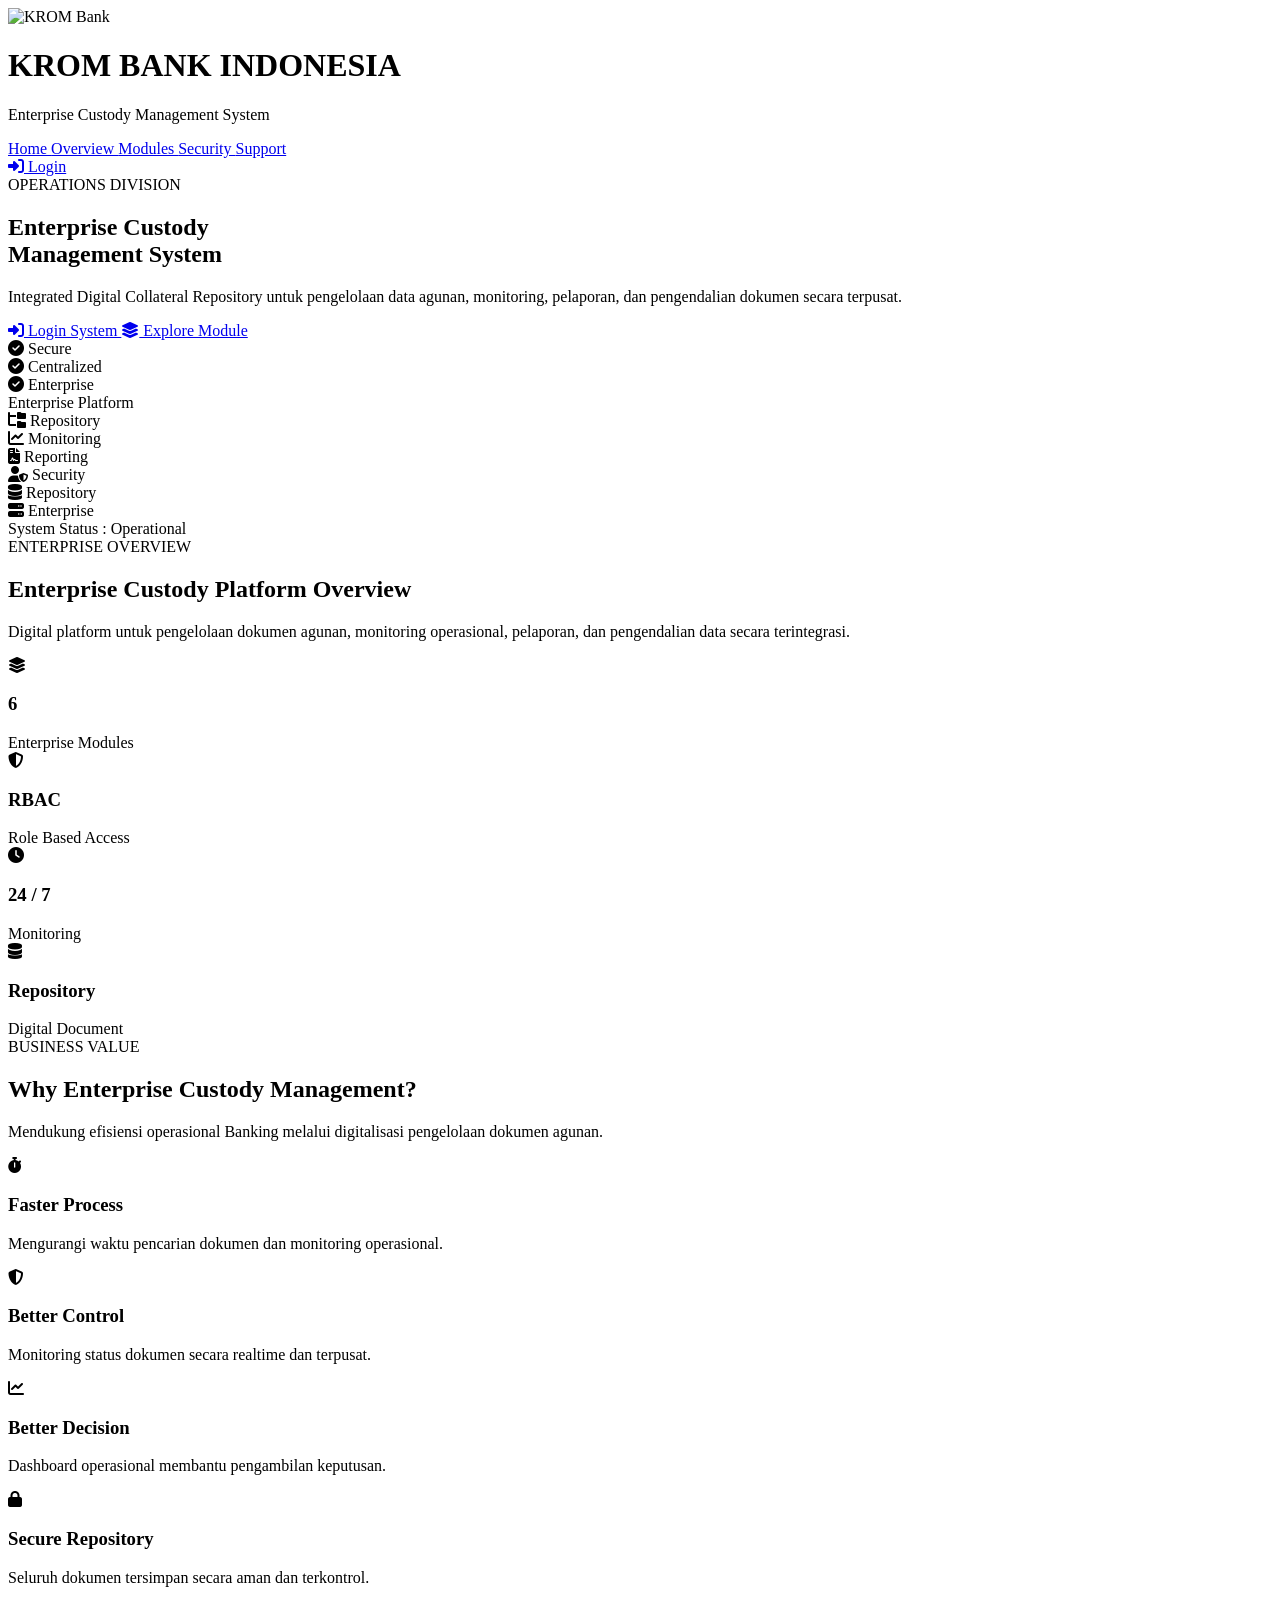
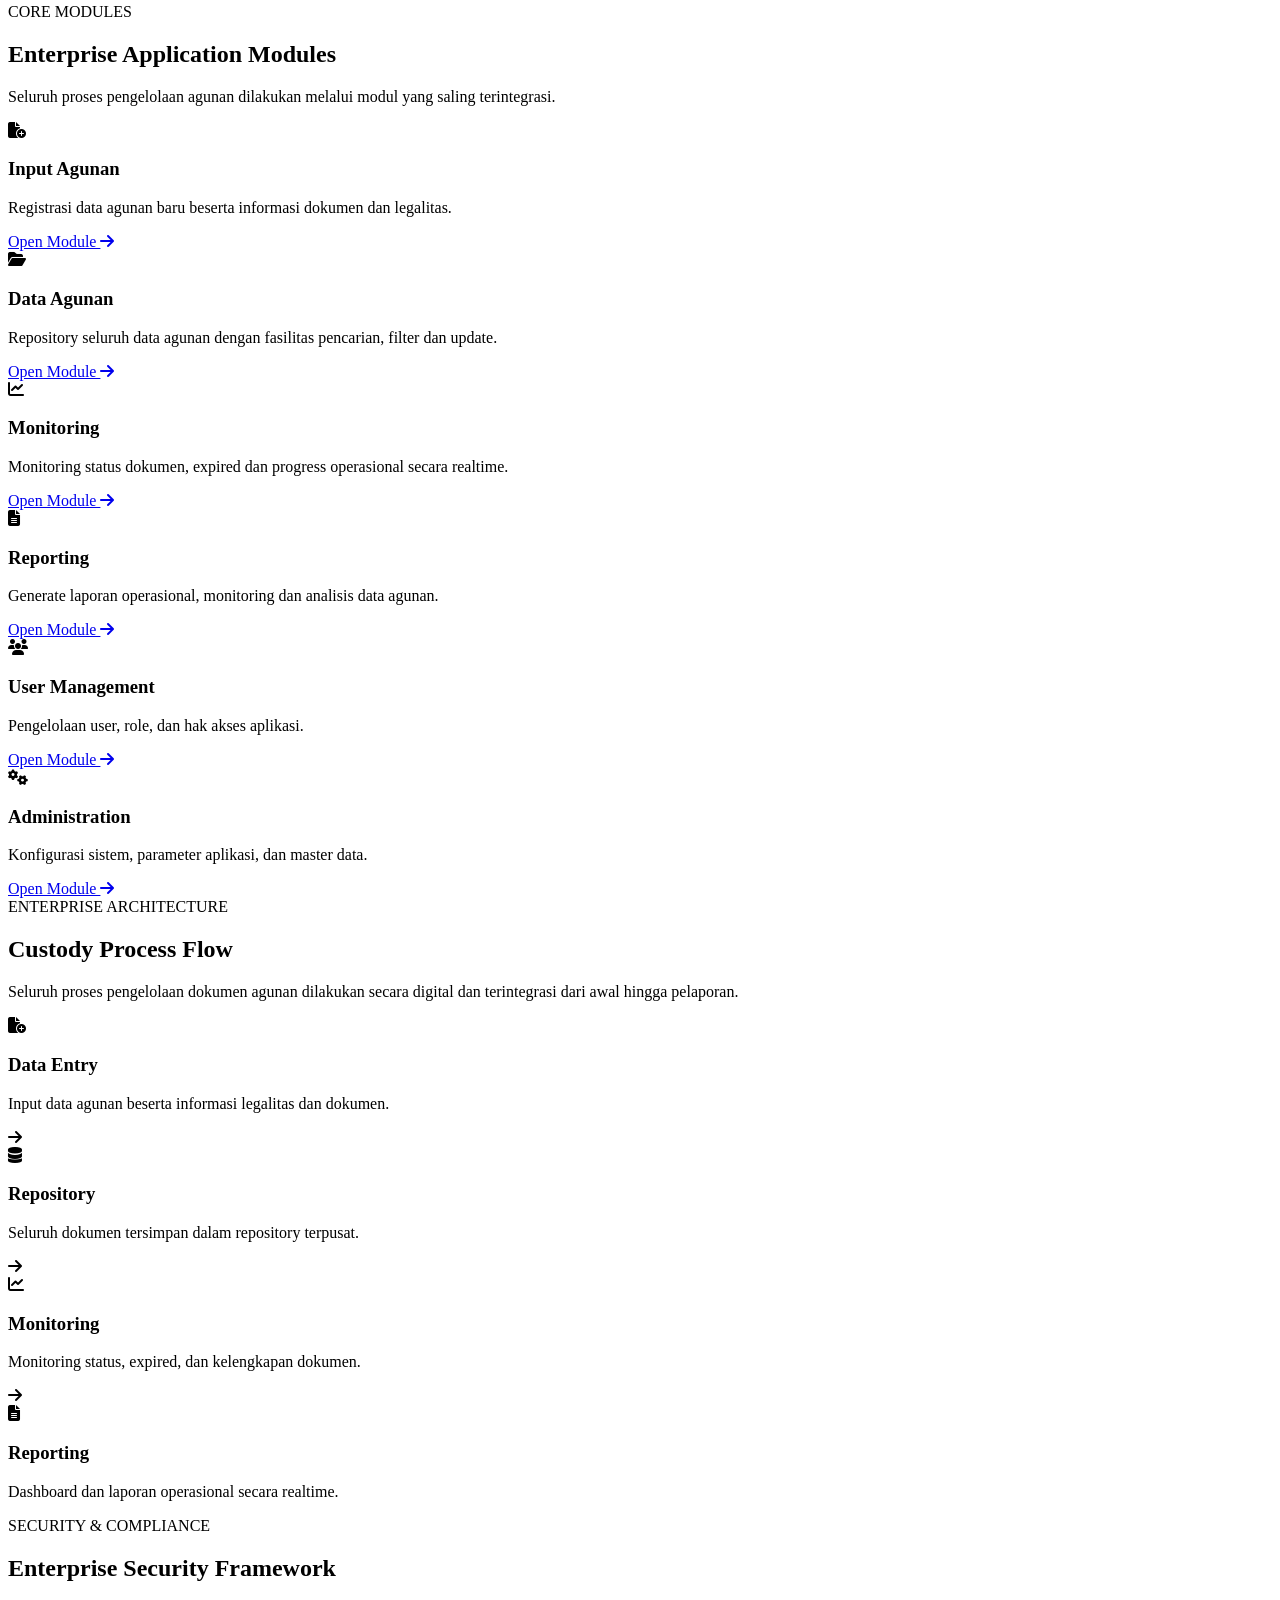
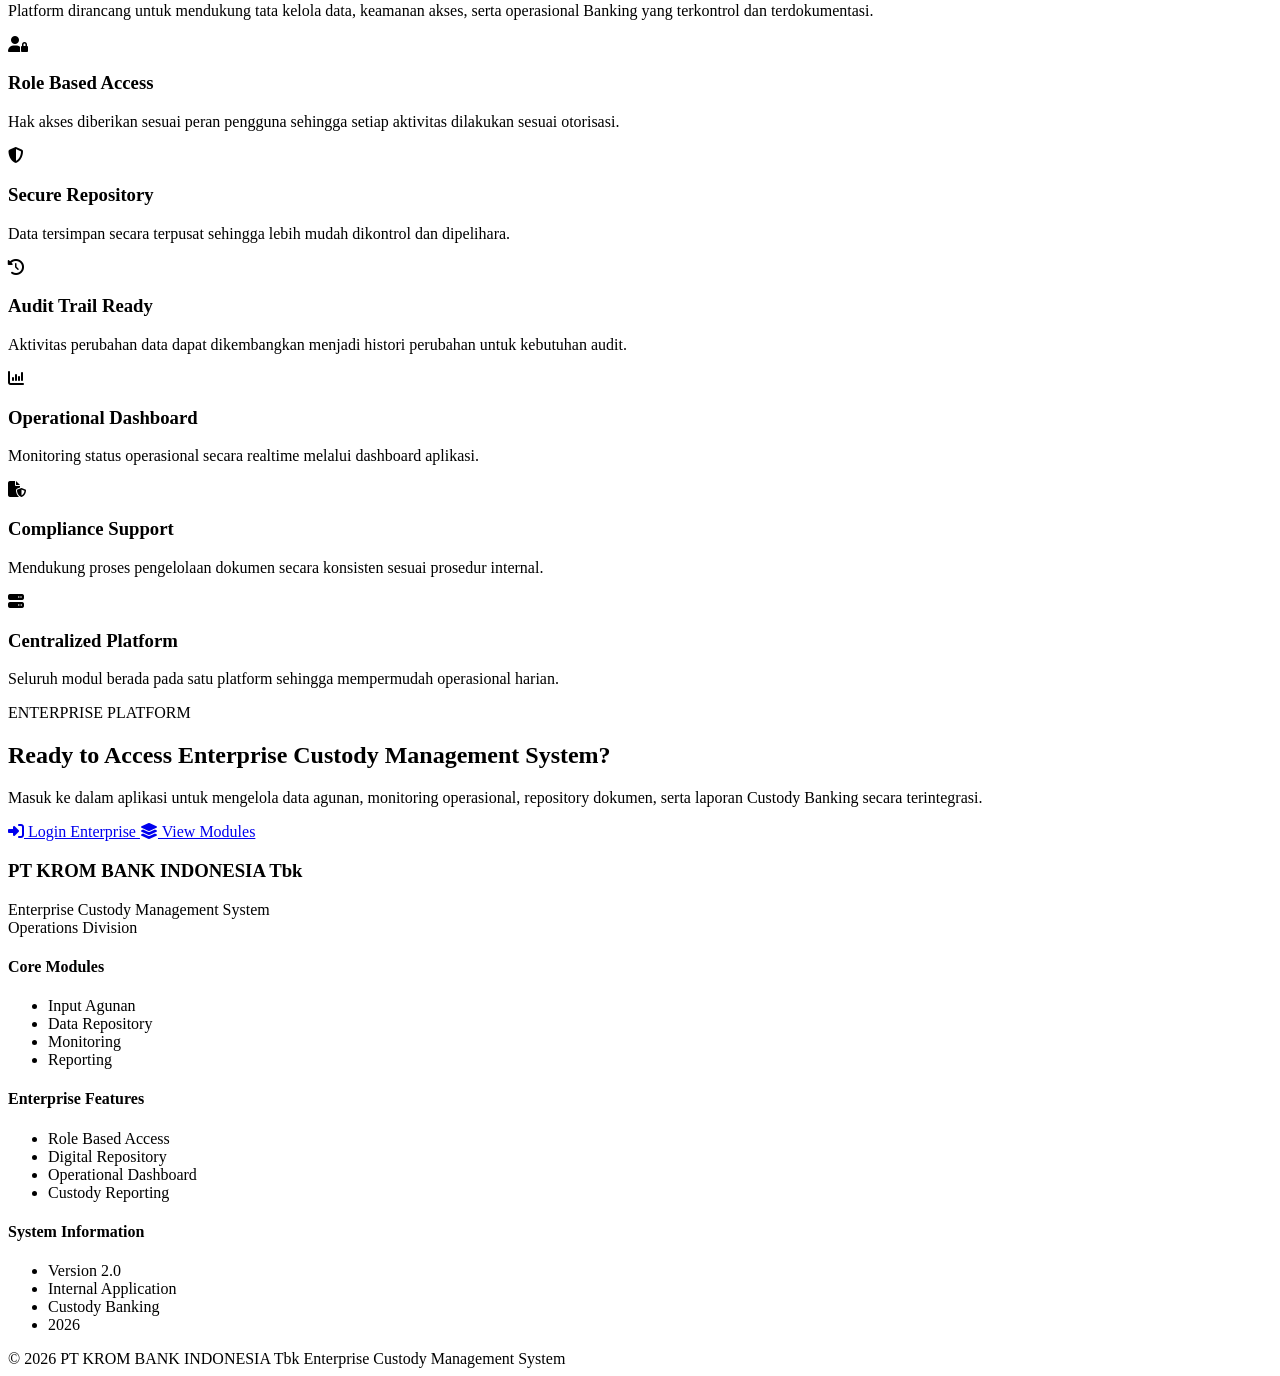
==== index.html @ 6007aa41 "Add files via upload" ====
<!DOCTYPE html>
<html lang="id">

<head>

    <meta charset="UTF-8">

    <meta name="viewport" content="width=device-width, initial-scale=1.0">

    <title>

        Enterprise Custody Management System

    </title>

    <!-- FAVICON -->

    <link rel="icon" type="image/png" href="foto/krom1.png">

    <!-- FONT AWESOME -->

    <link rel="stylesheet" href="https://cdnjs.cloudflare.com/ajax/libs/font-awesome/6.7.2/css/all.min.css">

    <!-- GOOGLE FONT -->

    <link href="https://fonts.googleapis.com/css2?family=Inter:wght@300;400;500;600;700;800&display=swap"
        rel="stylesheet">

    <link rel="stylesheet" href="css/index.css">

</head>

<body>

    <!-- ========================================================= -->
    <!-- HEADER -->
    <!-- ========================================================= -->

    <header>

        <div class="container navbar">

            <div class="brand">

                <div class="brand-logo">

                    <img src="foto/krom1.png" alt="KROM Bank" class="brand-image">

                </div>

                <div class="brand-text">

                    <h1>

                        KROM BANK INDONESIA

                    </h1>

                    <p>

                        Enterprise Custody Management System

                    </p>

                </div>

            </div>

            <nav>

                <a href="#home">

                    Home

                </a>

                <a href="#overview">

                    Overview

                </a>

                <a href="#module">

                    Modules

                </a>

                <a href="#security">

                    Security

                </a>

                <a href="#contact">

                    Support

                </a>

            </nav>

            <a href="login.html" class="btn-login">

                <i class="fa-solid fa-right-to-bracket"></i>

                Login

            </a>

        </div>

    </header>

    <!-- ========================================================= -->
    <!-- HERO -->
    <!-- ========================================================= -->

    <section id="home" class="hero">

        <div class="container hero-grid">

            <!-- LEFT -->

            <div class="hero-left">

                <span class="hero-tag">

                    OPERATIONS DIVISION

                </span>

                <h1>

                    Enterprise Custody

                    <br>

                    Management System

                </h1>

                <p>

                    Integrated Digital Collateral Repository

                    untuk pengelolaan data agunan, monitoring,

                    pelaporan, dan pengendalian dokumen

                    secara terpusat.

                </p>

                <div class="hero-button">

                    <a href="login.html" class="btn-primary">

                        <i class="fa-solid fa-right-to-bracket"></i>

                        Login System

                    </a>

                    <a href="#module" class="btn-secondary">

                        <i class="fa-solid fa-layer-group"></i>

                        Explore Module

                    </a>

                </div>

                <div class="hero-feature">

                    <div>

                        <i class="fa-solid fa-circle-check"></i>

                        Secure

                    </div>

                    <div>

                        <i class="fa-solid fa-circle-check"></i>

                        Centralized

                    </div>

                    <div>

                        <i class="fa-solid fa-circle-check"></i>

                        Enterprise

                    </div>

                </div>

            </div>

            <!-- RIGHT -->

            <div class="hero-right">

                <div class="system-card">

                    <div class="system-title">

                        Enterprise Platform

                    </div>

                    <div class="system-grid">

                        <div class="system-item">

                            <i class="fa-solid fa-folder-tree"></i>

                            <span>

                                Repository

                            </span>

                        </div>

                        <div class="system-item">

                            <i class="fa-solid fa-chart-line"></i>

                            <span>

                                Monitoring

                            </span>

                        </div>

                        <div class="system-item">

                            <i class="fa-solid fa-file-contract"></i>

                            <span>

                                Reporting

                            </span>

                        </div>

                        <div class="system-item">

                            <i class="fa-solid fa-user-shield"></i>

                            <span>

                                Security

                            </span>

                        </div>

                        <div class="system-item">

                            <i class="fa-solid fa-database"></i>

                            <span>

                                Repository

                            </span>

                        </div>

                        <div class="system-item">

                            <i class="fa-solid fa-server"></i>

                            <span>

                                Enterprise

                            </span>

                        </div>

                    </div>

                    <div class="system-status">

                        <div class="status-dot"></div>

                        System Status : Operational

                    </div>

                </div>

            </div>

        </div>

    </section>

    <!-- ========================================================= -->
    <!-- OVERVIEW -->
    <!-- ========================================================= -->

    <section id="overview" class="overview">

        <div class="container">

            <div class="section-header">

                <span>

                    ENTERPRISE OVERVIEW

                </span>

                <h2>

                    Enterprise Custody Platform Overview

                </h2>

                <p>

                    Digital platform untuk pengelolaan dokumen agunan,
                    monitoring operasional, pelaporan, dan pengendalian
                    data secara terintegrasi.

                </p>

            </div>

            <div class="overview-grid">

                <div class="overview-card">

                    <div class="overview-icon blue">

                        <i class="fa-solid fa-layer-group"></i>

                    </div>

                    <div>

                        <h3>

                            6

                        </h3>

                        <span>

                            Enterprise Modules

                        </span>

                    </div>

                </div>

                <div class="overview-card">

                    <div class="overview-icon green">

                        <i class="fa-solid fa-shield-halved"></i>

                    </div>

                    <div>

                        <h3>

                            RBAC

                        </h3>

                        <span>

                            Role Based Access

                        </span>

                    </div>

                </div>

                <div class="overview-card">

                    <div class="overview-icon orange">

                        <i class="fa-solid fa-clock"></i>

                    </div>

                    <div>

                        <h3>

                            24 / 7

                        </h3>

                        <span>

                            Monitoring

                        </span>

                    </div>

                </div>

                <div class="overview-card">

                    <div class="overview-icon purple">

                        <i class="fa-solid fa-database"></i>

                    </div>

                    <div>

                        <h3>

                            Repository

                        </h3>

                        <span>

                            Digital Document

                        </span>

                    </div>

                </div>

            </div>

        </div>

    </section>

    <!-- ========================================================= -->
    <!-- CORE MODULE -->
    <!-- ========================================================= -->

    <!-- ========================================================= -->
    <!-- BUSINESS VALUE -->
    <!-- ========================================================= -->

    <section class="business-value">

        <div class="container">

            <div class="section-header">

                <span>

                    BUSINESS VALUE

                </span>

                <h2>

                    Why Enterprise Custody Management?

                </h2>

                <p>

                    Mendukung efisiensi operasional Banking
                    melalui digitalisasi pengelolaan dokumen agunan.

                </p>

            </div>

            <div class="value-grid">

                <div class="value-card">

                    <i class="fa-solid fa-stopwatch"></i>

                    <h3>

                        Faster Process

                    </h3>

                    <p>

                        Mengurangi waktu pencarian dokumen
                        dan monitoring operasional.

                    </p>

                </div>

                <div class="value-card">

                    <i class="fa-solid fa-shield-halved"></i>

                    <h3>

                        Better Control

                    </h3>

                    <p>

                        Monitoring status dokumen secara realtime
                        dan terpusat.

                    </p>

                </div>

                <div class="value-card">

                    <i class="fa-solid fa-chart-line"></i>

                    <h3>

                        Better Decision

                    </h3>

                    <p>

                        Dashboard operasional membantu
                        pengambilan keputusan.

                    </p>

                </div>

                <div class="value-card">

                    <i class="fa-solid fa-lock"></i>

                    <h3>

                        Secure Repository

                    </h3>

                    <p>

                        Seluruh dokumen tersimpan
                        secara aman dan terkontrol.

                    </p>

                </div>

            </div>

        </div>

    </section>

    <!-- ========================================================= -->
    <!-- CORE MODULES -->
    <!-- ========================================================= -->

    <section id="module" class="module-section">

        <div class="container">

            <div class="section-header">

                <span>

                    CORE MODULES

                </span>

                <h2>

                    Enterprise Application Modules

                </h2>

                <p>

                    Seluruh proses pengelolaan agunan dilakukan
                    melalui modul yang saling terintegrasi.

                </p>

            </div>

            <div class="module-grid">

                <!-- INPUT -->

                <div class="module-card">

                    <div class="module-icon blue">

                        <i class="fa-solid fa-file-circle-plus"></i>

                    </div>

                    <h3>

                        Input Agunan

                    </h3>

                    <p>

                        Registrasi data agunan baru beserta
                        informasi dokumen dan legalitas.

                    </p>

                    <a href="login.html">

                        Open Module

                        <i class="fa-solid fa-arrow-right"></i>

                    </a>

                </div>

                <!-- DATA -->

                <div class="module-card">

                    <div class="module-icon green">

                        <i class="fa-solid fa-folder-open"></i>

                    </div>

                    <h3>

                        Data Agunan

                    </h3>

                    <p>

                        Repository seluruh data agunan
                        dengan fasilitas pencarian,
                        filter dan update.

                    </p>

                    <a href="login.html">

                        Open Module

                        <i class="fa-solid fa-arrow-right"></i>

                    </a>

                </div>

                <!-- MONITORING -->

                <div class="module-card">

                    <div class="module-icon orange">

                        <i class="fa-solid fa-chart-line"></i>

                    </div>

                    <h3>

                        Monitoring

                    </h3>

                    <p>

                        Monitoring status dokumen,
                        expired dan progress
                        operasional secara realtime.

                    </p>

                    <a href="login.html">

                        Open Module

                        <i class="fa-solid fa-arrow-right"></i>

                    </a>

                </div>

                <!-- REPORT -->

                <div class="module-card">

                    <div class="module-icon purple">

                        <i class="fa-solid fa-file-lines"></i>

                    </div>

                    <h3>

                        Reporting

                    </h3>

                    <p>

                        Generate laporan operasional,
                        monitoring dan analisis data
                        agunan.

                    </p>

                    <a href="login.html">

                        Open Module

                        <i class="fa-solid fa-arrow-right"></i>

                    </a>

                </div>

                <!-- USER -->

                <div class="module-card">

                    <div class="module-icon red">

                        <i class="fa-solid fa-users"></i>

                    </div>

                    <h3>

                        User Management

                    </h3>

                    <p>

                        Pengelolaan user,
                        role, dan hak akses
                        aplikasi.

                    </p>

                    <a href="login.html">

                        Open Module

                        <i class="fa-solid fa-arrow-right"></i>

                    </a>

                </div>

                <!-- SETTING -->

                <div class="module-card">

                    <div class="module-icon dark">

                        <i class="fa-solid fa-gears"></i>

                    </div>

                    <h3>

                        Administration

                    </h3>

                    <p>

                        Konfigurasi sistem,
                        parameter aplikasi,
                        dan master data.

                    </p>

                    <a href="login.html">

                        Open Module

                        <i class="fa-solid fa-arrow-right"></i>

                    </a>

                </div>

            </div>

        </div>

    </section>

    <!-- ========================================================= -->
    <!-- ENTERPRISE ARCHITECTURE -->
    <!-- ========================================================= -->

    <section class="architecture-section">

        <div class="container">

            <div class="section-header">

                <span>

                    ENTERPRISE ARCHITECTURE

                </span>

                <h2>

                    Custody Process Flow

                </h2>

                <p>

                    Seluruh proses pengelolaan dokumen agunan dilakukan
                    secara digital dan terintegrasi dari awal hingga pelaporan.

                </p>

            </div>

            <div class="flow-container">

                <!-- STEP 1 -->

                <div class="flow-card">

                    <div class="flow-icon blue">

                        <i class="fa-solid fa-file-circle-plus"></i>

                    </div>

                    <h3>

                        Data Entry

                    </h3>

                    <p>

                        Input data agunan beserta
                        informasi legalitas
                        dan dokumen.

                    </p>

                </div>

                <div class="flow-arrow">

                    <i class="fa-solid fa-arrow-right"></i>

                </div>

                <!-- STEP 2 -->

                <div class="flow-card">

                    <div class="flow-icon green">

                        <i class="fa-solid fa-database"></i>

                    </div>

                    <h3>

                        Repository

                    </h3>

                    <p>

                        Seluruh dokumen tersimpan
                        dalam repository
                        terpusat.

                    </p>

                </div>

                <div class="flow-arrow">

                    <i class="fa-solid fa-arrow-right"></i>

                </div>

                <!-- STEP 3 -->

                <div class="flow-card">

                    <div class="flow-icon orange">

                        <i class="fa-solid fa-chart-line"></i>

                    </div>

                    <h3>

                        Monitoring

                    </h3>

                    <p>

                        Monitoring status,
                        expired,
                        dan kelengkapan
                        dokumen.

                    </p>

                </div>

                <div class="flow-arrow">

                    <i class="fa-solid fa-arrow-right"></i>

                </div>

                <!-- STEP 4 -->

                <div class="flow-card">

                    <div class="flow-icon purple">

                        <i class="fa-solid fa-file-lines"></i>

                    </div>

                    <h3>

                        Reporting

                    </h3>

                    <p>

                        Dashboard dan
                        laporan operasional
                        secara realtime.

                    </p>

                </div>

            </div>

        </div>

    </section>

    <!-- ========================================================= -->
    <!-- SECURITY & COMPLIANCE -->
    <!-- ========================================================= -->

    <section id="security" class="security-section">

        <div class="container">

            <div class="section-header">

                <span>

                    SECURITY & COMPLIANCE

                </span>

                <h2>

                    Enterprise Security Framework

                </h2>

                <p>

                    Platform dirancang untuk mendukung tata kelola data,
                    keamanan akses, serta operasional Banking
                    yang terkontrol dan terdokumentasi.

                </p>

            </div>

            <div class="security-grid">

                <div class="security-card">

                    <div class="security-icon blue">

                        <i class="fa-solid fa-user-lock"></i>

                    </div>

                    <h3>

                        Role Based Access

                    </h3>

                    <p>

                        Hak akses diberikan sesuai
                        peran pengguna sehingga
                        setiap aktivitas dilakukan
                        sesuai otorisasi.

                    </p>

                </div>

                <div class="security-card">

                    <div class="security-icon green">

                        <i class="fa-solid fa-shield-halved"></i>

                    </div>

                    <h3>

                        Secure Repository

                    </h3>

                    <p>

                        Data tersimpan secara
                        terpusat sehingga lebih
                        mudah dikontrol dan
                        dipelihara.

                    </p>

                </div>

                <div class="security-card">

                    <div class="security-icon orange">

                        <i class="fa-solid fa-clock-rotate-left"></i>

                    </div>

                    <h3>

                        Audit Trail Ready

                    </h3>

                    <p>

                        Aktivitas perubahan data
                        dapat dikembangkan menjadi
                        histori perubahan untuk
                        kebutuhan audit.

                    </p>

                </div>

                <div class="security-card">

                    <div class="security-icon purple">

                        <i class="fa-solid fa-chart-column"></i>

                    </div>

                    <h3>

                        Operational Dashboard

                    </h3>

                    <p>

                        Monitoring status
                        operasional secara
                        realtime melalui
                        dashboard aplikasi.

                    </p>

                </div>

                <div class="security-card">

                    <div class="security-icon red">

                        <i class="fa-solid fa-file-shield"></i>

                    </div>

                    <h3>

                        Compliance Support

                    </h3>

                    <p>

                        Mendukung proses
                        pengelolaan dokumen
                        secara konsisten
                        sesuai prosedur internal.

                    </p>

                </div>

                <div class="security-card">

                    <div class="security-icon dark">

                        <i class="fa-solid fa-server"></i>

                    </div>

                    <h3>

                        Centralized Platform

                    </h3>

                    <p>

                        Seluruh modul berada
                        pada satu platform
                        sehingga mempermudah
                        operasional harian.

                    </p>

                </div>

            </div>

        </div>

    </section>

    <!-- ========================================================= -->
    <!-- LOGIN CTA -->
    <!-- ========================================================= -->
    <!-- ========================================================= -->
    <!-- ENTERPRISE CTA -->
    <!-- ========================================================= -->

    <section class="cta-section">

        <div class="container">

            <div class="cta-box">

                <span class="cta-badge">

                    ENTERPRISE PLATFORM

                </span>

                <h2>

                    Ready to Access Enterprise Custody
                    Management System?

                </h2>

                <p>

                    Masuk ke dalam aplikasi untuk mengelola data agunan,
                    monitoring operasional, repository dokumen,
                    serta laporan Custody Banking secara terintegrasi.

                </p>

                <div class="cta-button">

                    <a href="login.html" class="btn-enterprise">

                        <i class="fa-solid fa-right-to-bracket"></i>

                        Login Enterprise

                    </a>

                    <a href="#module" class="btn-outline">

                        <i class="fa-solid fa-layer-group"></i>

                        View Modules

                    </a>

                </div>

            </div>

        </div>

    </section>

    <!-- ========================================================= -->
    <!-- ENTERPRISE FOOTER -->
    <!-- ========================================================= -->

    <footer id="contact" class="footer">

        <div class="container">

            <div class="footer-grid">

                <div>

                    <h3>

                        PT KROM BANK INDONESIA Tbk

                    </h3>

                    <p>

                        Enterprise Custody Management System

                        <br>

                        Operations Division

                    </p>

                </div>

                <div>

                    <h4>

                        Core Modules

                    </h4>

                    <ul>

                        <li>Input Agunan</li>

                        <li>Data Repository</li>

                        <li>Monitoring</li>

                        <li>Reporting</li>

                    </ul>

                </div>

                <div>

                    <h4>

                        Enterprise Features

                    </h4>

                    <ul>

                        <li>Role Based Access</li>

                        <li>Digital Repository</li>

                        <li>Operational Dashboard</li>

                        <li>Custody Reporting</li>

                    </ul>

                </div>

                <div>

                    <h4>

                        System Information

                    </h4>

                    <ul>

                        <li>Version 2.0</li>

                        <li>Internal Application</li>

                        <li>Custody Banking</li>

                        <li>2026</li>

                    </ul>

                </div>

            </div>

            <div class="footer-bottom">

                © 2026 PT KROM BANK INDONESIA Tbk

                <span>

                    Enterprise Custody Management System

                </span>

            </div>

        </div>

    </footer>

</body>

</html>
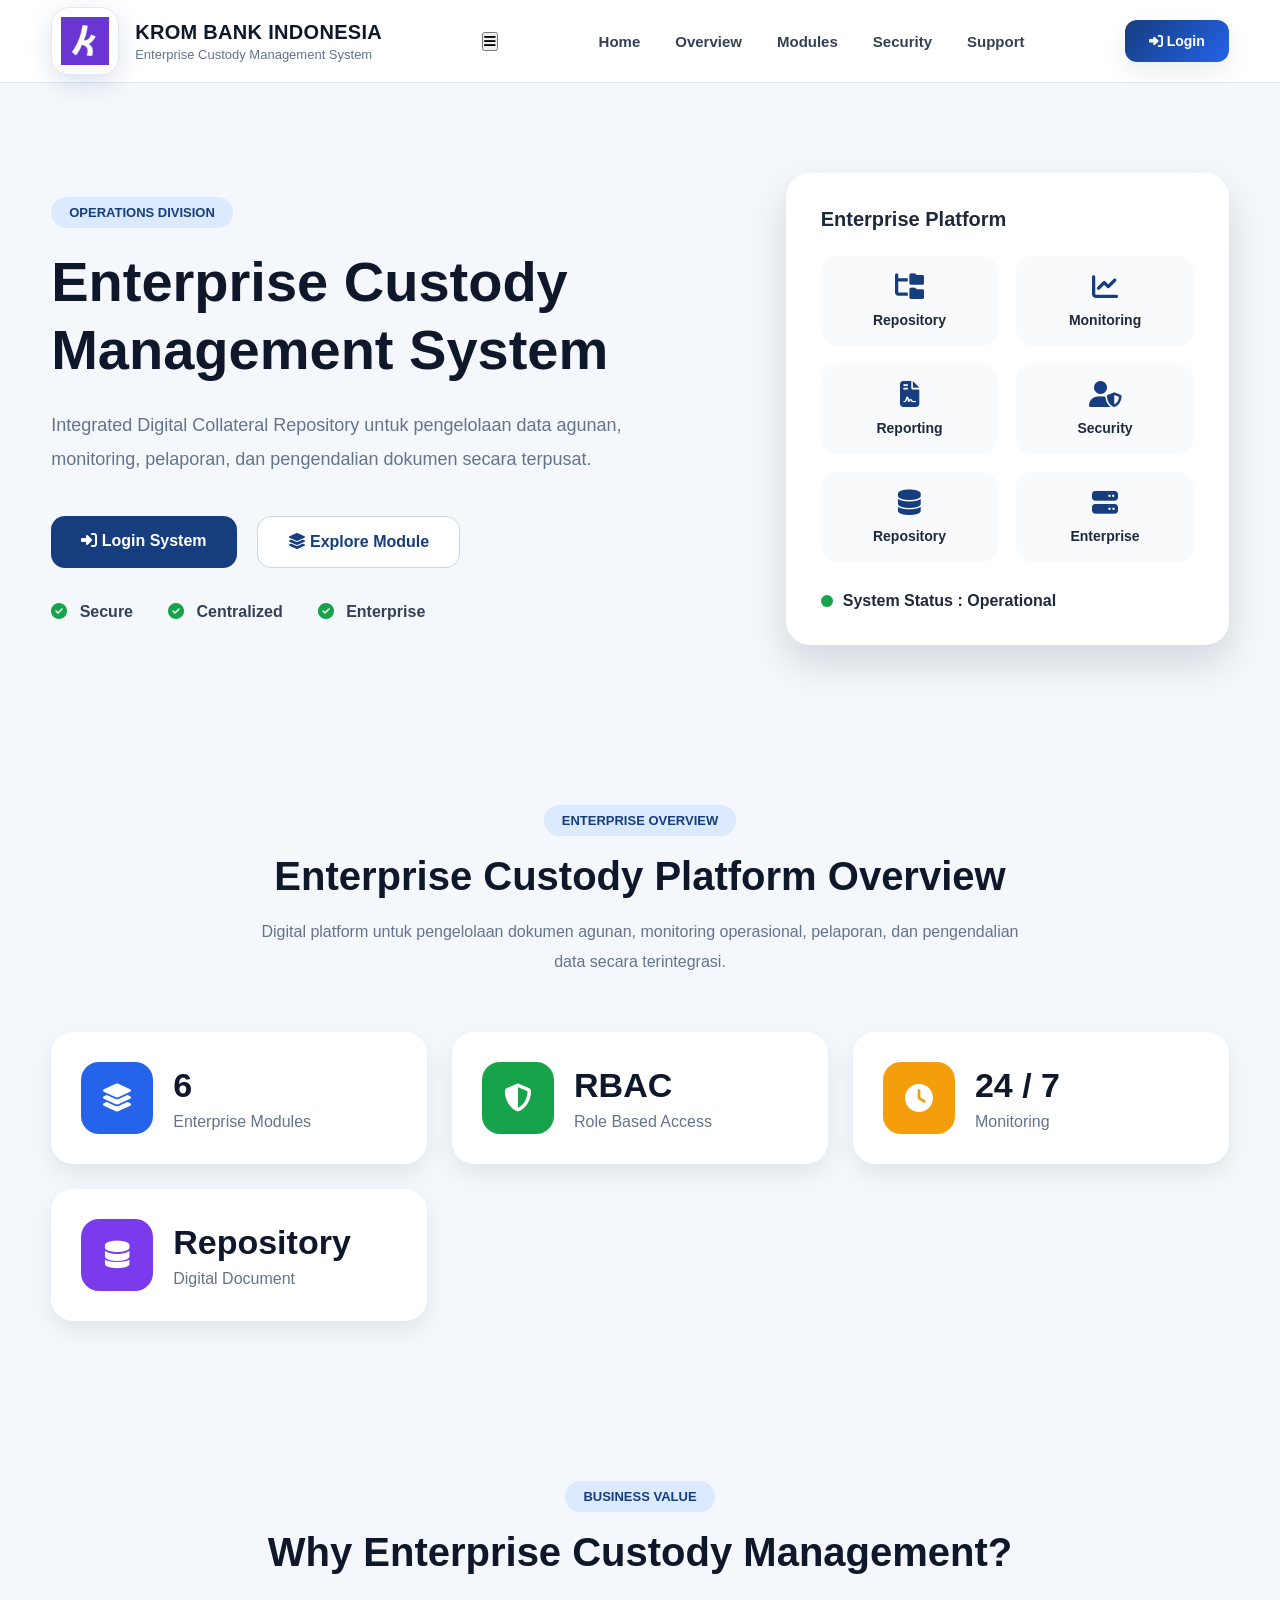
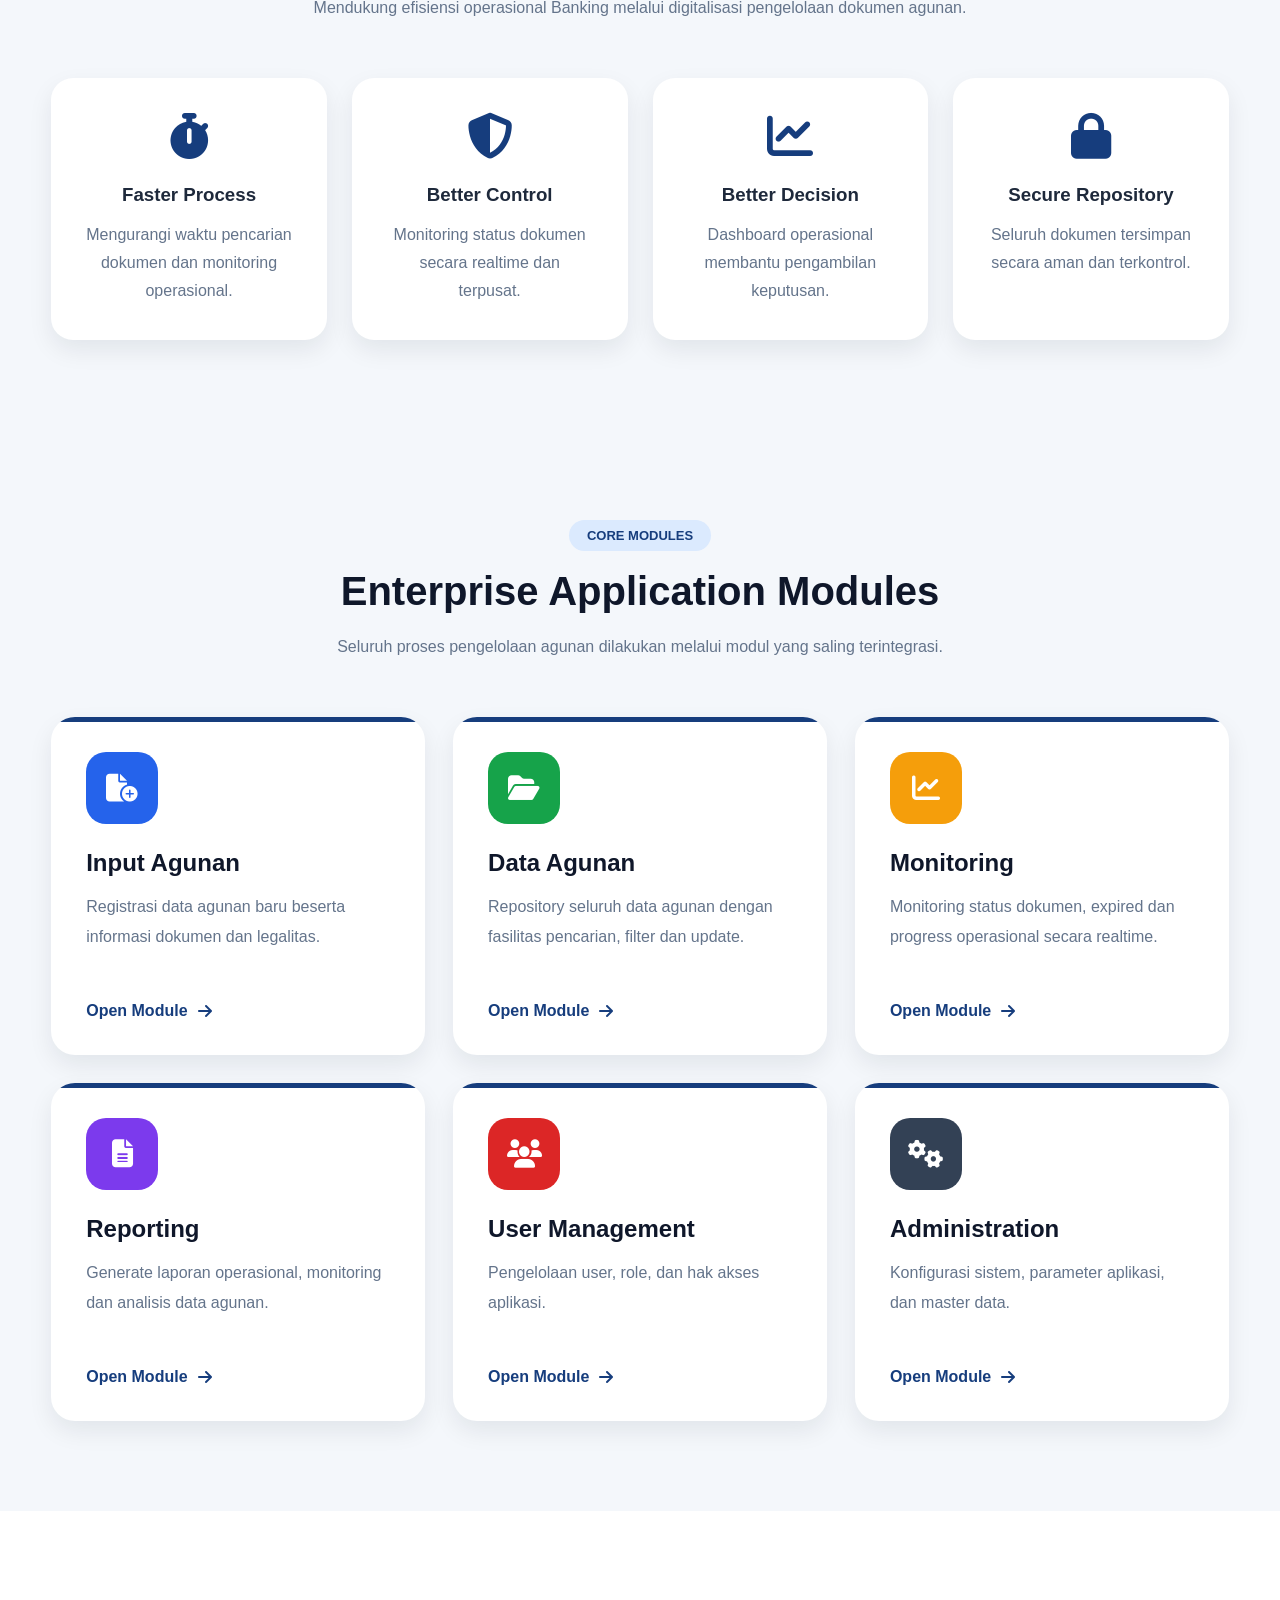
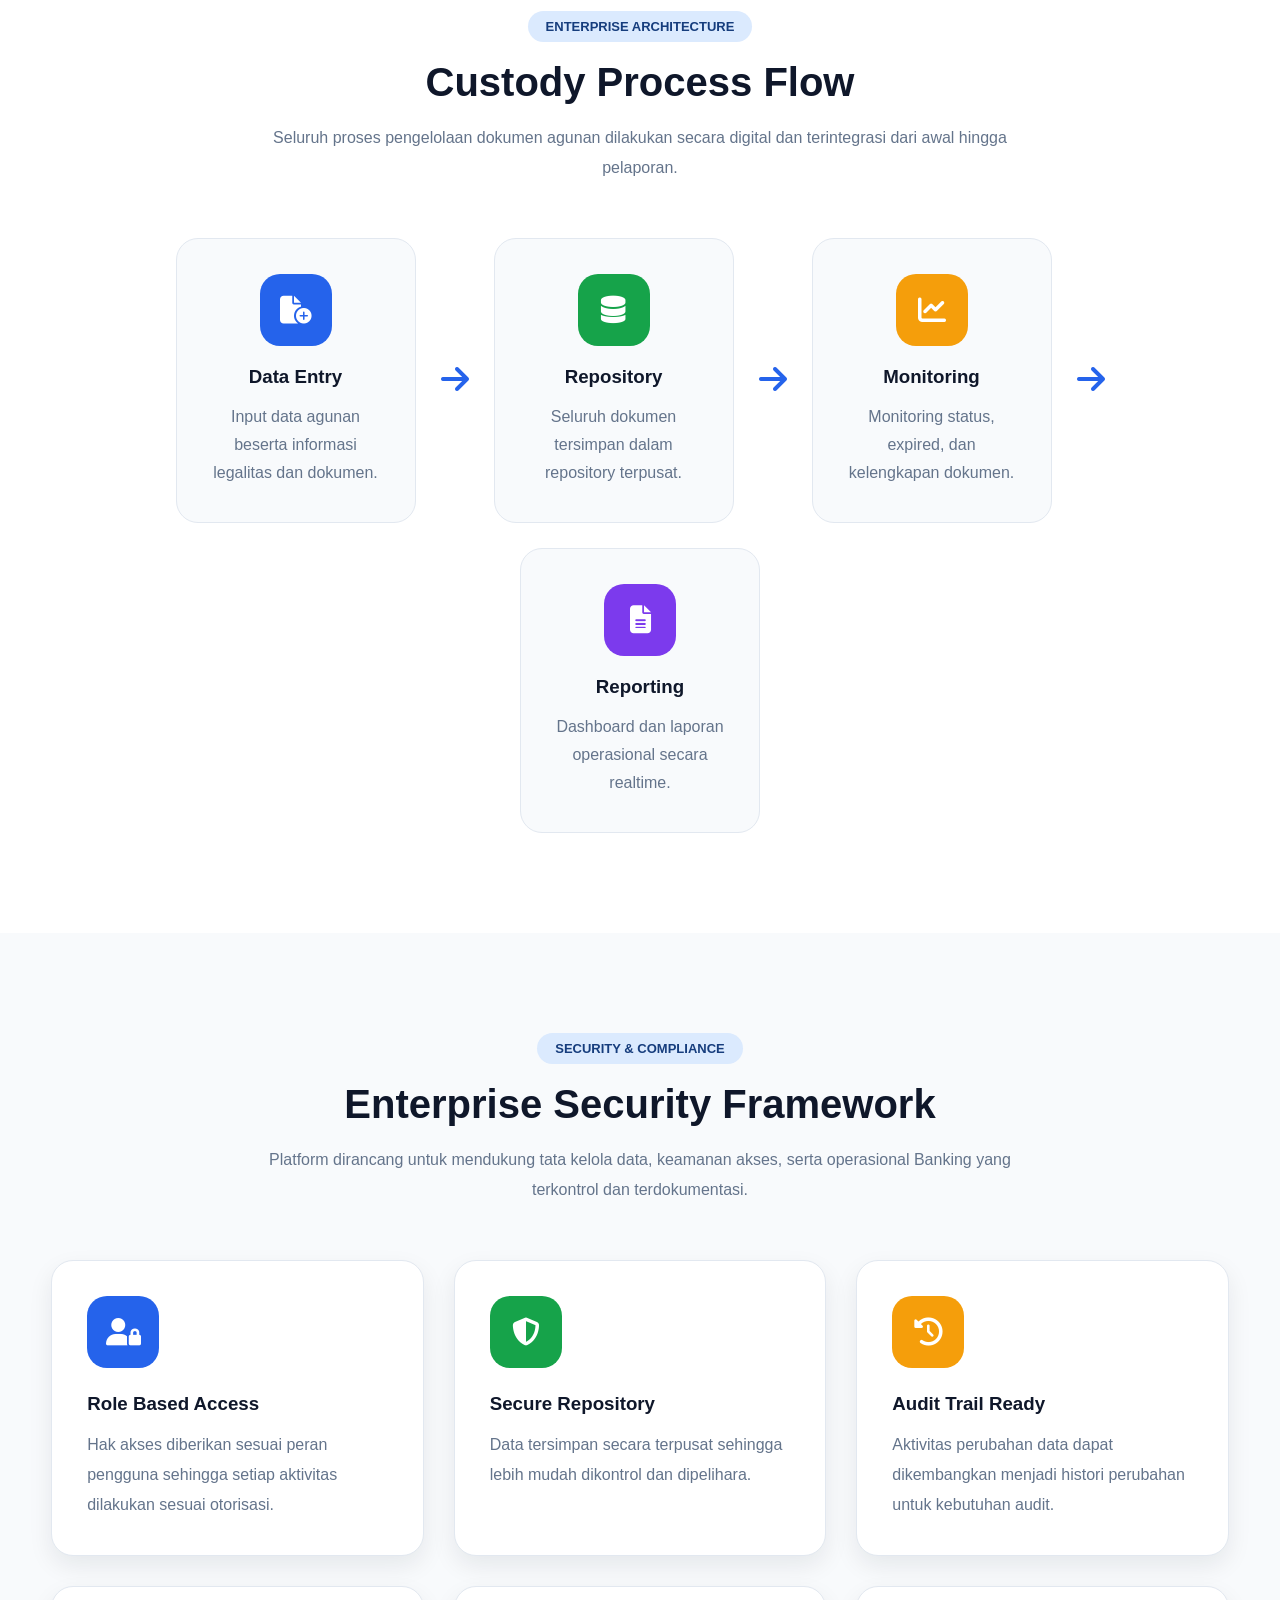
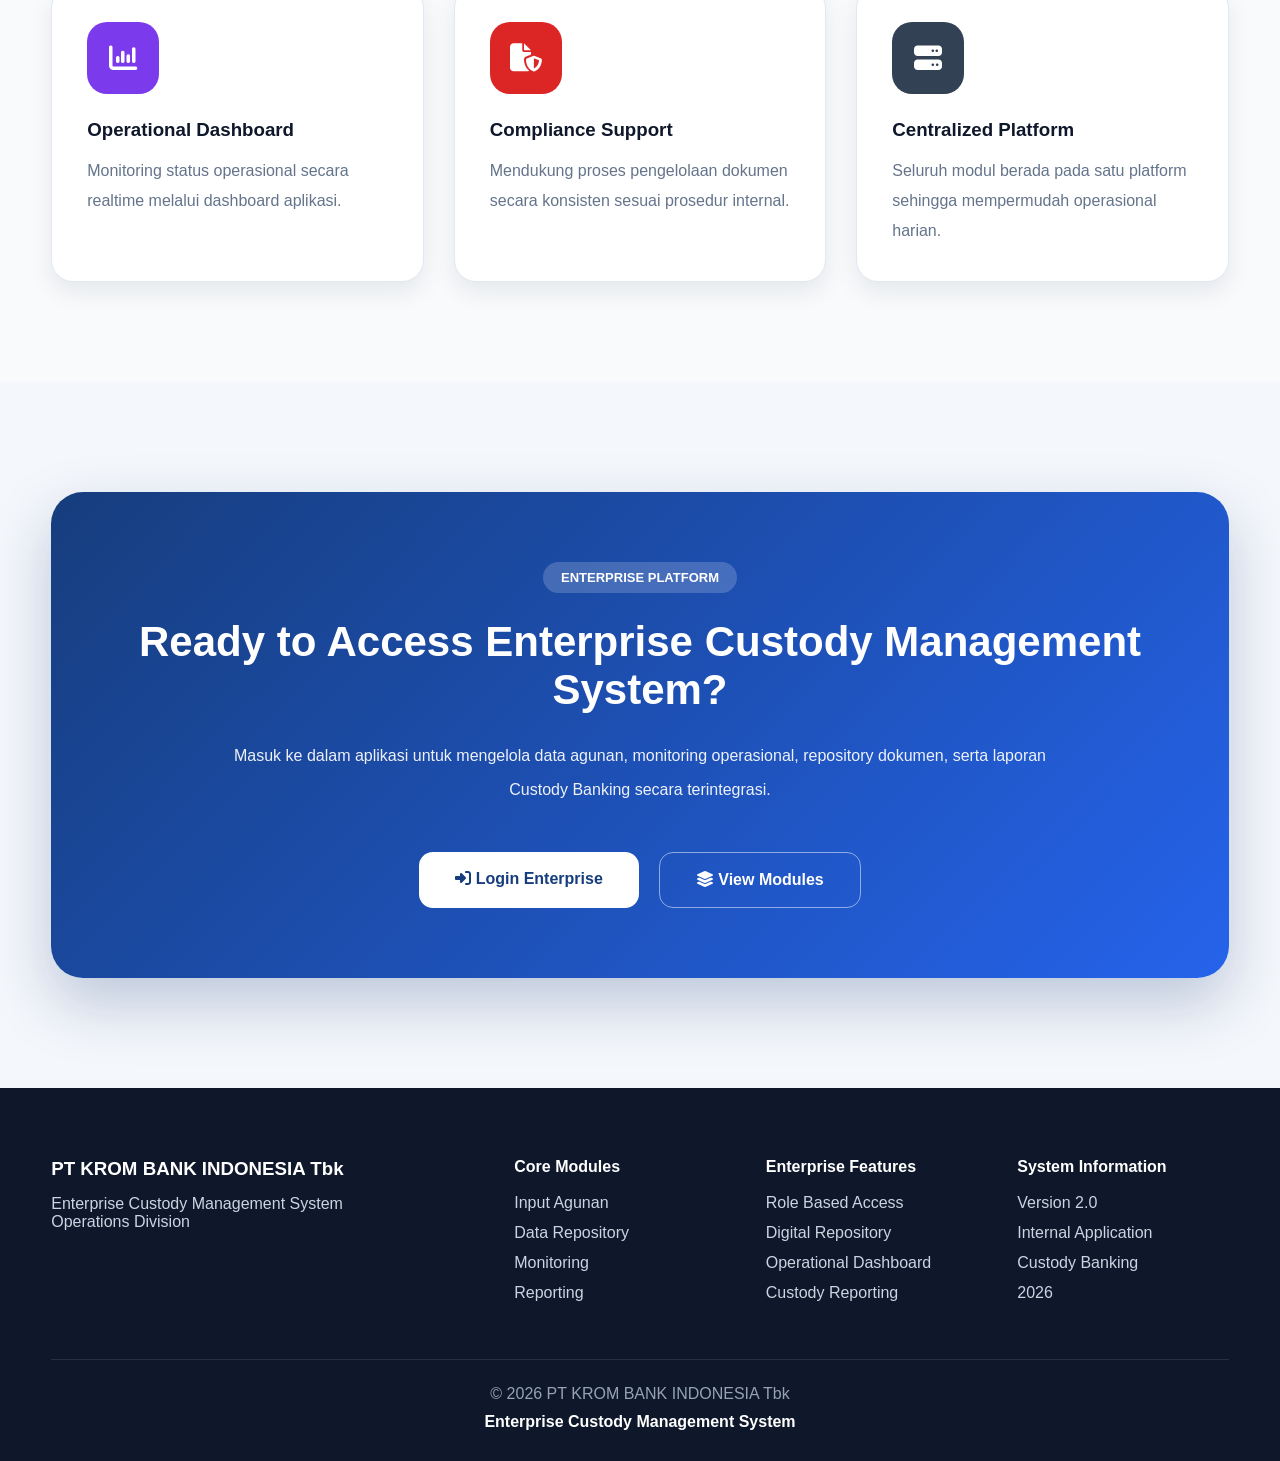
==== commit 4b186ee0: "index.html" ====
--- a/index.html
+++ b/index.html
@@ -4,13 +4,10 @@
 <head>
 
     <meta charset="UTF-8">
-
     <meta name="viewport" content="width=device-width, initial-scale=1.0">
 
     <title>
-
         Enterprise Custody Management System
-
     </title>
 
     <!-- FAVICON -->
@@ -65,6 +62,11 @@
                 </div>
 
             </div>
+
+            <!-- HAMBURGER HP -->
+            <button type="button" id="mobileNavBtn" class="mobile-nav-btn" aria-label="Buka menu" aria-expanded="false">
+                <i class="fa-solid fa-bars"></i>
+            </button>
 
             <nav>
 
@@ -1337,6 +1339,113 @@
 
     </footer>
 
+    <!-- BUAT DI HAPE HAMBURGER -->
+    <script>
+        document.addEventListener(
+            "DOMContentLoaded",
+            function () {
+
+                const btn =
+                    document.getElementById(
+                        "mobileNavBtn"
+                    );
+
+                const nav =
+                    document.getElementById(
+                        "mainNav"
+                    );
+
+
+                if (!btn || !nav) {
+                    return;
+                }
+
+
+                function closeMenu() {
+
+                    nav.classList.remove(
+                        "show"
+                    );
+
+                    btn.setAttribute(
+                        "aria-expanded",
+                        "false"
+                    );
+
+                    btn.innerHTML =
+                        '<i class="fa-solid fa-bars"></i>';
+
+                }
+
+
+                btn.addEventListener(
+                    "click",
+                    function () {
+
+                        const open =
+                            nav.classList.contains(
+                                "show"
+                            );
+
+
+                        if (open) {
+
+                            closeMenu();
+
+                        }
+                        else {
+
+                            nav.classList.add(
+                                "show"
+                            );
+
+                            btn.setAttribute(
+                                "aria-expanded",
+                                "true"
+                            );
+
+                            btn.innerHTML =
+                                '<i class="fa-solid fa-xmark"></i>';
+
+                        }
+
+                    }
+                );
+
+
+                nav
+                    .querySelectorAll("a")
+                    .forEach(
+                        link => {
+
+                            link.addEventListener(
+                                "click",
+                                closeMenu
+                            );
+
+                        }
+                    );
+
+
+                window.addEventListener(
+                    "resize",
+                    function () {
+
+                        if (
+                            window.innerWidth > 992
+                        ) {
+
+                            closeMenu();
+
+                        }
+
+                    }
+                );
+
+            }
+        );
+    </script>
+
 </body>
 
-</html>+</html>
--- a/css/index.css
+++ b/css/index.css
@@ -0,0 +1,1403 @@
+        /**************************************************************
+        RESET
+        ***************************************************************/
+
+        * {
+
+            margin: 0;
+
+            padding: 0;
+
+            box-sizing: border-box;
+
+        }
+
+        html {
+
+            scroll-behavior: smooth;
+
+        }
+
+        body {
+
+            font-family: 'Inter', sans-serif;
+
+            background: #F4F7FB;
+
+            color: #1E293B;
+
+            overflow-x: hidden;
+
+        }
+
+        a {
+
+            text-decoration: none;
+
+        }
+
+        button {
+
+            font-family: inherit;
+
+        }
+
+        /**************************************************************
+        COLOR
+        ***************************************************************/
+
+        :root {
+
+            --primary: #163D7D;
+
+            --primary-light: #2563EB;
+
+            --success: #16A34A;
+
+            --warning: #F59E0B;
+
+            --danger: #DC2626;
+
+            --gray50: #F8FAFC;
+
+            --gray100: #F1F5F9;
+
+            --gray200: #E2E8F0;
+
+            --gray300: #CBD5E1;
+
+            --gray500: #64748B;
+
+            --gray700: #334155;
+
+            --gray900: #0F172A;
+
+            --card: #FFFFFF;
+
+            --shadow:
+
+                0 10px 25px rgba(15, 23, 42, .08);
+
+            --shadow-lg:
+
+                0 18px 40px rgba(15, 23, 42, .14);
+
+        }
+
+        /**************************************************************
+        CONTAINER
+        ***************************************************************/
+
+        .container {
+
+            width: min(1400px, 92%);
+
+            margin: auto;
+
+        }
+
+        /**************************************************************
+        HEADER
+        ***************************************************************/
+
+        header {
+
+            position: sticky;
+
+            top: 0;
+
+            z-index: 999;
+
+            background: #FFFFFFEE;
+
+            backdrop-filter: blur(12px);
+
+            border-bottom: 1px solid #E2E8F0;
+
+        }
+
+        .navbar {
+
+            height: 82px;
+
+            display: flex;
+
+            justify-content: space-between;
+
+            align-items: center;
+
+        }
+
+        /**************************************************************
+        LOGO
+        ***************************************************************/
+
+        .brand {
+
+            display: flex;
+
+            align-items: center;
+
+            gap: 16px;
+
+        }
+
+        .brand-logo {
+
+            width: 68px;
+
+            height: 68px;
+
+            background: #FFFFFF;
+
+            border-radius: 18px;
+
+            display: flex;
+
+            align-items: center;
+
+            justify-content: center;
+
+            box-shadow: 0 8px 24px rgba(22, 61, 125, .15);
+
+            border: 1px solid #E2E8F0;
+
+        }
+
+        .brand-image {
+
+            width: 48px;
+
+            height: 48px;
+
+            object-fit: contain;
+
+        }
+
+        .brand-text h1 {
+
+            font-size: 20px;
+
+            font-weight: 800;
+
+            color: var(--gray900);
+
+            letter-spacing: .3px;
+
+        }
+
+        .brand-text p {
+
+            margin-top: 3px;
+
+            font-size: 13px;
+
+            color: var(--gray500);
+
+        }
+
+        /**************************************************************
+        MENU
+        ***************************************************************/
+
+        nav {
+
+            display: flex;
+
+            align-items: center;
+
+            gap: 35px;
+
+        }
+
+        nav a {
+
+            color: var(--gray700);
+
+            font-size: 15px;
+
+            font-weight: 600;
+
+            transition: .25s;
+
+            position: relative;
+
+        }
+
+        nav a:hover {
+
+            color: var(--primary);
+
+        }
+
+        nav a::after {
+
+            content: "";
+
+            position: absolute;
+
+            left: 0;
+
+            bottom: -8px;
+
+            width: 0;
+
+            height: 3px;
+
+            border-radius: 10px;
+
+            background: var(--primary);
+
+            transition: .25s;
+
+        }
+
+        nav a:hover::after {
+
+            width: 100%;
+
+        }
+
+        /**************************************************************
+        LOGIN BUTTON
+        ***************************************************************/
+
+        .btn-login {
+
+            background:
+
+                linear-gradient(135deg,
+
+                    var(--primary),
+
+                    var(--primary-light));
+
+            color: #FFF;
+
+            padding: 13px 24px;
+
+            border-radius: 12px;
+
+            font-size: 14px;
+
+            font-weight: 700;
+
+            transition: .30s;
+
+            box-shadow: var(--shadow);
+
+        }
+
+        .btn-login:hover {
+
+            transform: translateY(-3px);
+
+            box-shadow: var(--shadow-lg);
+
+        }
+
+        /**************************************************************
+        RESPONSIVE
+        ***************************************************************/
+
+        @media(max-width:992px) {
+
+            nav {
+
+                display: none;
+
+            }
+
+        }
+
+        /******************************************************************************
+        HERO
+        ******************************************************************************/
+
+        .hero {
+
+            padding: 90px 0;
+
+        }
+
+        .hero-grid {
+
+            display: grid;
+
+            grid-template-columns: 1.2fr .8fr;
+
+            gap: 70px;
+
+            align-items: center;
+
+        }
+
+        .hero-tag {
+
+            display: inline-block;
+
+            padding: 8px 18px;
+
+            border-radius: 30px;
+
+            background: #DBEAFE;
+
+            color: #163D7D;
+
+            font-size: 13px;
+
+            font-weight: 700;
+
+            margin-bottom: 20px;
+
+        }
+
+        .hero-left h1 {
+
+            font-size: 56px;
+
+            line-height: 1.2;
+
+            color: #0F172A;
+
+            margin-bottom: 25px;
+
+        }
+
+        .hero-left p {
+
+            color: #64748B;
+
+            font-size: 18px;
+
+            line-height: 34px;
+
+            max-width: 650px;
+
+        }
+
+        .hero-button {
+
+            display: flex;
+
+            gap: 20px;
+
+            margin-top: 40px;
+
+        }
+
+        .btn-primary {
+
+            background: #163D7D;
+
+            color: #FFF;
+
+            padding: 16px 30px;
+
+            border-radius: 14px;
+
+            font-weight: 700;
+
+        }
+
+        .btn-secondary {
+
+            background: #FFF;
+
+            color: #163D7D;
+
+            padding: 16px 30px;
+
+            border-radius: 14px;
+
+            border: 1px solid #CBD5E1;
+
+            font-weight: 700;
+
+        }
+
+        .hero-feature {
+
+            display: flex;
+
+            gap: 35px;
+
+            margin-top: 35px;
+
+            color: #334155;
+
+            font-weight: 600;
+
+        }
+
+        .hero-feature i {
+
+            color: #16A34A;
+
+            margin-right: 8px;
+
+        }
+
+        .system-card {
+
+            background: #FFF;
+
+            border-radius: 24px;
+
+            padding: 35px;
+
+            box-shadow: var(--shadow-lg);
+
+        }
+
+        .system-title {
+
+            font-size: 20px;
+
+            font-weight: 700;
+
+            margin-bottom: 25px;
+
+        }
+
+        .system-grid {
+
+            display: grid;
+
+            grid-template-columns: repeat(2, 1fr);
+
+            gap: 18px;
+
+        }
+
+        .system-item {
+
+            background: #F8FAFC;
+
+            border-radius: 16px;
+
+            padding: 18px;
+
+            text-align: center;
+
+        }
+
+        .system-item i {
+
+            font-size: 26px;
+
+            color: #163D7D;
+
+            margin-bottom: 12px;
+
+        }
+
+        .system-item span {
+
+            display: block;
+
+            font-size: 14px;
+
+            font-weight: 600;
+
+        }
+
+        .system-status {
+
+            margin-top: 30px;
+
+            display: flex;
+
+            align-items: center;
+
+            gap: 10px;
+
+            font-weight: 600;
+
+        }
+
+        .status-dot {
+
+            width: 12px;
+
+            height: 12px;
+
+            background: #16A34A;
+
+            border-radius: 50%;
+
+            animation: pulse 2s infinite;
+
+        }
+
+        @keyframes pulse {
+
+            0% {
+
+                box-shadow: 0 0 0 0 rgba(22, 163, 74, .5);
+
+            }
+
+            100% {
+
+                box-shadow: 0 0 0 12px rgba(22, 163, 74, 0);
+
+            }
+
+        }
+
+        /******************************************************************************
+OVERVIEW
+******************************************************************************/
+
+        .overview {
+
+            padding: 70px 0;
+
+        }
+
+        .section-header {
+
+            text-align: center;
+
+            margin-bottom: 55px;
+
+        }
+
+        .section-header span {
+
+            display: inline-block;
+
+            padding: 8px 18px;
+
+            background: #DBEAFE;
+
+            color: #163D7D;
+
+            border-radius: 30px;
+
+            font-size: 13px;
+
+            font-weight: 700;
+
+            margin-bottom: 18px;
+
+        }
+
+        .section-header h2 {
+
+            font-size: 40px;
+
+            color: #0F172A;
+
+            margin-bottom: 18px;
+
+        }
+
+        .section-header p {
+
+            max-width: 760px;
+
+            margin: auto;
+
+            color: #64748B;
+
+            line-height: 30px;
+
+        }
+
+        .overview-grid {
+
+            display: grid;
+
+            grid-template-columns: repeat(auto-fit, minmax(280px, 1fr));
+
+            gap: 25px;
+
+        }
+
+        .overview-card {
+
+            background: #FFF;
+
+            border-radius: 22px;
+
+            padding: 30px;
+
+            display: flex;
+
+            align-items: center;
+
+            gap: 20px;
+
+            box-shadow: var(--shadow);
+
+            transition: .3s;
+
+        }
+
+        .overview-card:hover {
+
+            transform: translateY(-8px);
+
+            box-shadow: var(--shadow-lg);
+
+        }
+
+        .overview-icon {
+
+            width: 72px;
+
+            height: 72px;
+
+            border-radius: 18px;
+
+            display: flex;
+
+            align-items: center;
+
+            justify-content: center;
+
+            color: #FFF;
+
+            font-size: 28px;
+
+        }
+
+        .overview-icon.blue {
+
+            background: #2563EB;
+
+        }
+
+        .overview-icon.green {
+
+            background: #16A34A;
+
+        }
+
+        .overview-icon.orange {
+
+            background: #F59E0B;
+
+        }
+
+        .overview-icon.purple {
+
+            background: #7C3AED;
+
+        }
+
+        .overview-card h3 {
+
+            font-size: 34px;
+
+            color: #0F172A;
+
+            margin-bottom: 8px;
+
+        }
+
+        .overview-card span {
+
+            color: #64748B;
+
+        }
+
+        /******************************************************************************
+BUSINESS VALUE
+******************************************************************************/
+
+        .business-value {
+
+            padding: 90px 0;
+
+        }
+
+        .value-grid {
+
+            display: grid;
+
+            grid-template-columns: repeat(auto-fit, minmax(260px, 1fr));
+
+            gap: 25px;
+
+        }
+
+        .value-card {
+
+            background: #FFF;
+
+            border-radius: 22px;
+
+            padding: 35px;
+
+            text-align: center;
+
+            transition: .35s;
+
+            box-shadow: var(--shadow);
+
+        }
+
+        .value-card:hover {
+
+            transform: translateY(-8px);
+
+            box-shadow: var(--shadow-lg);
+
+        }
+
+        .value-card i {
+
+            font-size: 46px;
+
+            color: #163D7D;
+
+            margin-bottom: 25px;
+
+        }
+
+        .value-card h3 {
+
+            margin-bottom: 15px;
+
+        }
+
+        .value-card p {
+
+            color: #64748B;
+
+            line-height: 28px;
+
+        }
+
+        /******************************************************************************
+CORE MODULE
+******************************************************************************/
+
+        .module-section {
+
+            padding: 90px 0;
+
+        }
+
+        .module-grid {
+
+            display: grid;
+
+            grid-template-columns: repeat(auto-fit, minmax(320px, 1fr));
+
+            gap: 28px;
+
+        }
+
+        .module-card {
+
+            background: #FFF;
+
+            border-radius: 24px;
+
+            padding: 35px;
+
+            box-shadow: var(--shadow);
+
+            transition: .35s;
+
+            position: relative;
+
+            overflow: hidden;
+
+        }
+
+        .module-card::before {
+
+            content: "";
+
+            position: absolute;
+
+            left: 0;
+
+            top: 0;
+
+            width: 100%;
+
+            height: 5px;
+
+            background: #163D7D;
+
+        }
+
+        .module-card:hover {
+
+            transform: translateY(-10px);
+
+            box-shadow: var(--shadow-lg);
+
+        }
+
+        .module-icon {
+
+            width: 72px;
+
+            height: 72px;
+
+            border-radius: 20px;
+
+            display: flex;
+
+            align-items: center;
+
+            justify-content: center;
+
+            color: #FFF;
+
+            font-size: 28px;
+
+            margin-bottom: 25px;
+
+        }
+
+        .module-icon.blue {
+
+            background: #2563EB;
+
+        }
+
+        .module-icon.green {
+
+            background: #16A34A;
+
+        }
+
+        .module-icon.orange {
+
+            background: #F59E0B;
+
+        }
+
+        .module-icon.purple {
+
+            background: #7C3AED;
+
+        }
+
+        .module-icon.red {
+
+            background: #DC2626;
+
+        }
+
+        .module-icon.dark {
+
+            background: #334155;
+
+        }
+
+        .module-card h3 {
+
+            font-size: 24px;
+
+            margin-bottom: 15px;
+
+            color: #0F172A;
+
+        }
+
+        .module-card p {
+
+            color: #64748B;
+
+            line-height: 30px;
+
+            min-height: 90px;
+
+        }
+
+        .module-card a {
+
+            display: inline-flex;
+
+            align-items: center;
+
+            gap: 10px;
+
+            margin-top: 20px;
+
+            font-weight: 700;
+
+            color: #163D7D;
+
+        }
+
+        .module-card a:hover {
+
+            color: #2563EB;
+
+        }
+
+        /******************************************************************************
+ARCHITECTURE
+******************************************************************************/
+
+        .architecture-section {
+
+            padding: 100px 0;
+
+            background: #FFFFFF;
+
+        }
+
+        .flow-container {
+
+            display: flex;
+
+            align-items: center;
+
+            justify-content: center;
+
+            gap: 25px;
+
+            flex-wrap: wrap;
+
+        }
+
+        .flow-card {
+
+            width: 240px;
+
+            background: #F8FAFC;
+
+            border-radius: 22px;
+
+            padding: 35px;
+
+            text-align: center;
+
+            transition: .30s;
+
+            border: 1px solid #E2E8F0;
+
+        }
+
+        .flow-card:hover {
+
+            transform: translateY(-8px);
+
+            box-shadow: var(--shadow);
+
+        }
+
+        .flow-icon {
+
+            width: 72px;
+
+            height: 72px;
+
+            margin: auto;
+
+            margin-bottom: 20px;
+
+            border-radius: 20px;
+
+            display: flex;
+
+            align-items: center;
+
+            justify-content: center;
+
+            color: #FFF;
+
+            font-size: 28px;
+
+        }
+
+        .flow-icon.blue {
+
+            background: #2563EB;
+
+        }
+
+        .flow-icon.green {
+
+            background: #16A34A;
+
+        }
+
+        .flow-icon.orange {
+
+            background: #F59E0B;
+
+        }
+
+        .flow-icon.purple {
+
+            background: #7C3AED;
+
+        }
+
+        .flow-card h3 {
+
+            margin-bottom: 15px;
+
+            color: #0F172A;
+
+        }
+
+        .flow-card p {
+
+            color: #64748B;
+
+            line-height: 28px;
+
+        }
+
+        .flow-arrow {
+
+            font-size: 32px;
+
+            color: #2563EB;
+
+        }
+
+        /******************************************************************************
+SECURITY
+******************************************************************************/
+
+        .security-section {
+
+            padding: 100px 0;
+
+            background: #F8FAFC;
+
+        }
+
+        .security-grid {
+
+            display: grid;
+
+            grid-template-columns: repeat(auto-fit, minmax(320px, 1fr));
+
+            gap: 30px;
+
+        }
+
+        .security-card {
+
+            background: #FFF;
+
+            border-radius: 22px;
+
+            padding: 35px;
+
+            transition: .35s;
+
+            box-shadow: var(--shadow);
+
+            border: 1px solid #E2E8F0;
+
+        }
+
+        .security-card:hover {
+
+            transform: translateY(-8px);
+
+            box-shadow: var(--shadow-lg);
+
+        }
+
+        .security-icon {
+
+            width: 72px;
+
+            height: 72px;
+
+            border-radius: 20px;
+
+            display: flex;
+
+            align-items: center;
+
+            justify-content: center;
+
+            color: #FFF;
+
+            font-size: 28px;
+
+            margin-bottom: 25px;
+
+        }
+
+        .security-icon.blue {
+
+            background: #2563EB;
+
+        }
+
+        .security-icon.green {
+
+            background: #16A34A;
+
+        }
+
+        .security-icon.orange {
+
+            background: #F59E0B;
+
+        }
+
+        .security-icon.purple {
+
+            background: #7C3AED;
+
+        }
+
+        .security-icon.red {
+
+            background: #DC2626;
+
+        }
+
+        .security-icon.dark {
+
+            background: #334155;
+
+        }
+
+        .security-card h3 {
+
+            margin-bottom: 15px;
+
+            color: #0F172A;
+
+        }
+
+        .security-card p {
+
+            color: #64748B;
+
+            line-height: 30px;
+
+        }
+
+        /******************************************************************************
+ENTERPRISE CTA
+******************************************************************************/
+
+        .cta-section {
+
+            padding: 110px 0;
+
+        }
+
+        .cta-box {
+
+            background:
+                linear-gradient(135deg,
+                    #163D7D,
+                    #2563EB);
+
+            color: #FFF;
+
+            border-radius: 32px;
+
+            padding: 70px;
+
+            text-align: center;
+
+            box-shadow: 0 25px 60px rgba(22, 61, 125, .25);
+
+        }
+
+        .cta-badge {
+
+            display: inline-block;
+
+            padding: 8px 18px;
+
+            border-radius: 30px;
+
+            background: rgba(255, 255, 255, .18);
+
+            margin-bottom: 25px;
+
+            font-size: 13px;
+
+            font-weight: 700;
+
+        }
+
+        .cta-box h2 {
+
+            font-size: 42px;
+
+            margin-bottom: 25px;
+
+        }
+
+        .cta-box p {
+
+            max-width: 850px;
+
+            margin: auto;
+
+            line-height: 34px;
+
+            opacity: .92;
+
+        }
+
+        .cta-button {
+
+            display: flex;
+
+            justify-content: center;
+
+            gap: 20px;
+
+            margin-top: 45px;
+
+        }
+
+        .btn-enterprise {
+
+            background: #FFF;
+
+            color: #163D7D;
+
+            padding: 18px 36px;
+
+            border-radius: 14px;
+
+            font-weight: 700;
+
+        }
+
+        .btn-outline {
+
+            border: 1px solid rgba(255, 255, 255, .5);
+
+            color: #FFF;
+
+            padding: 18px 36px;
+
+            border-radius: 14px;
+
+            font-weight: 700;
+
+        }
+
+        .btn-enterprise:hover,
+        .btn-outline:hover {
+
+            transform: translateY(-3px);
+
+            transition: .3s;
+
+        }
+
+        /******************************************************************************
+FOOTER
+******************************************************************************/
+
+        .footer {
+
+            background: #0F172A;
+
+            color: #CBD5E1;
+
+            padding: 70px 0 30px;
+
+        }
+
+        .footer-grid {
+
+            display: grid;
+
+            grid-template-columns: 2fr 1fr 1fr 1fr;
+
+            gap: 40px;
+
+            margin-bottom: 45px;
+
+        }
+
+        .footer h3 {
+
+            color: #FFF;
+
+            margin-bottom: 15px;
+
+        }
+
+        .footer h4 {
+
+            color: #FFF;
+
+            margin-bottom: 18px;
+
+        }
+
+        .footer ul {
+
+            list-style: none;
+
+        }
+
+        .footer li {
+
+            margin-bottom: 12px;
+
+        }
+
+        .footer-bottom {
+
+            border-top: 1px solid rgba(255, 255, 255, .1);
+
+            padding-top: 25px;
+
+            text-align: center;
+
+            color: #94A3B8;
+
+        }
+
+        .footer-bottom span {
+
+            display: block;
+
+            margin-top: 10px;
+
+            color: #FFF;
+
+            font-weight: 600;
+
+        }
+
+        @media(max-width:992px) {
+
+            .footer-grid {
+
+                grid-template-columns: 1fr;
+
+            }
+
+            .cta-box {
+
+                padding: 40px 30px;
+
+            }
+
+            .cta-box h2 {
+
+                font-size: 30px;
+
+            }
+
+            .cta-button {
+
+                flex-direction: column;
+
+            }
+
+        }
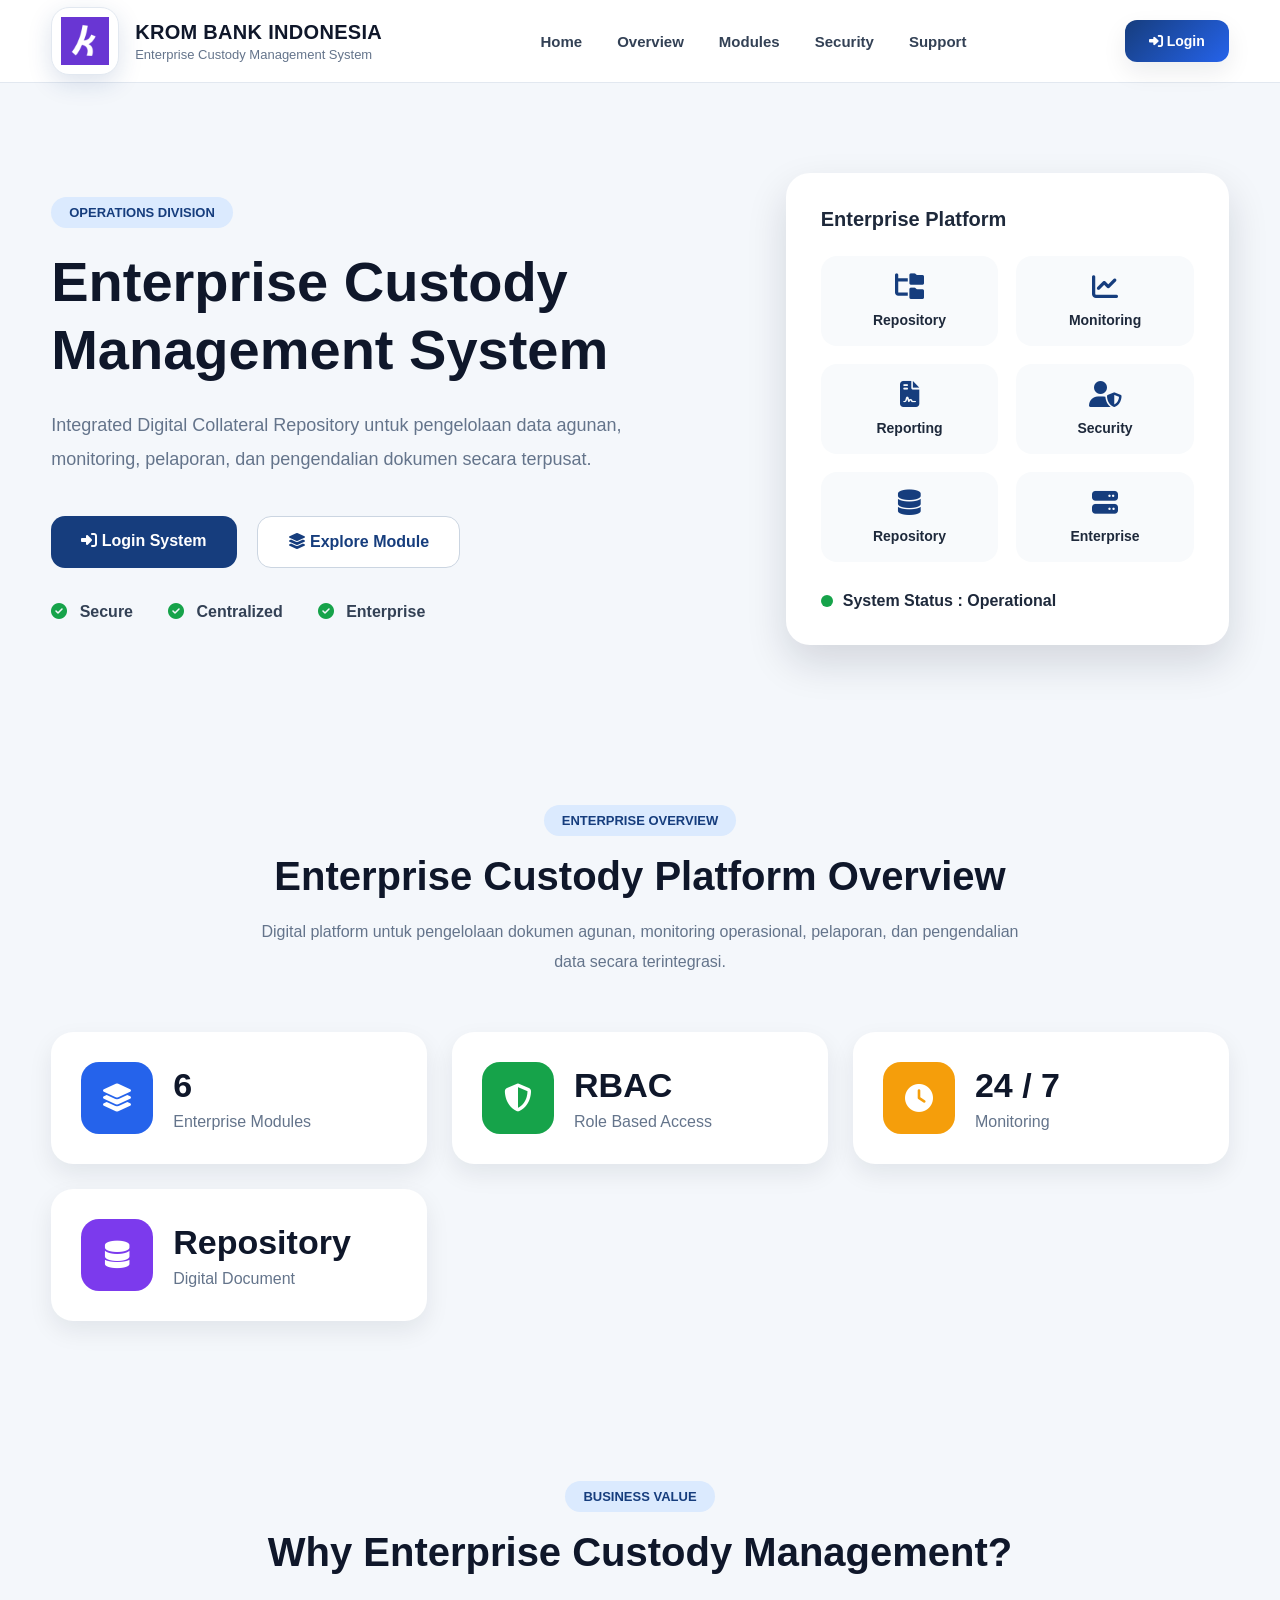
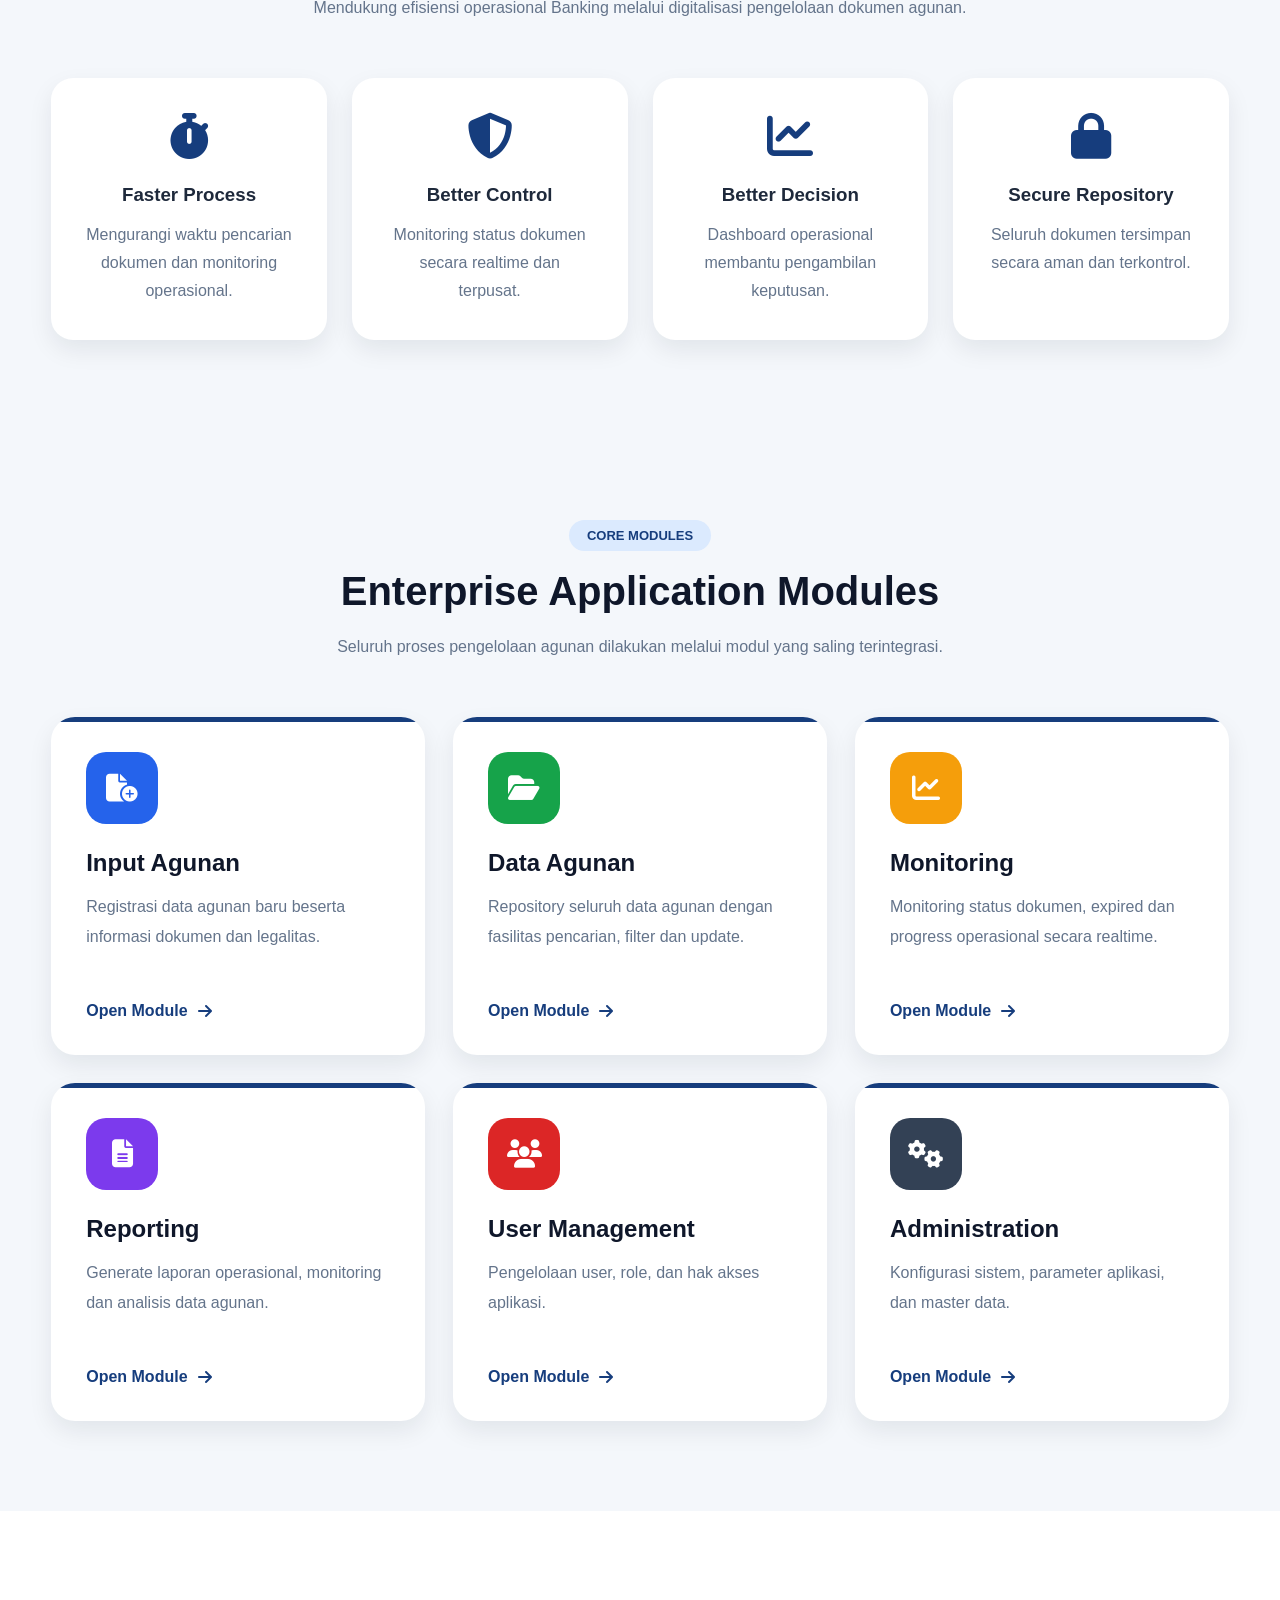
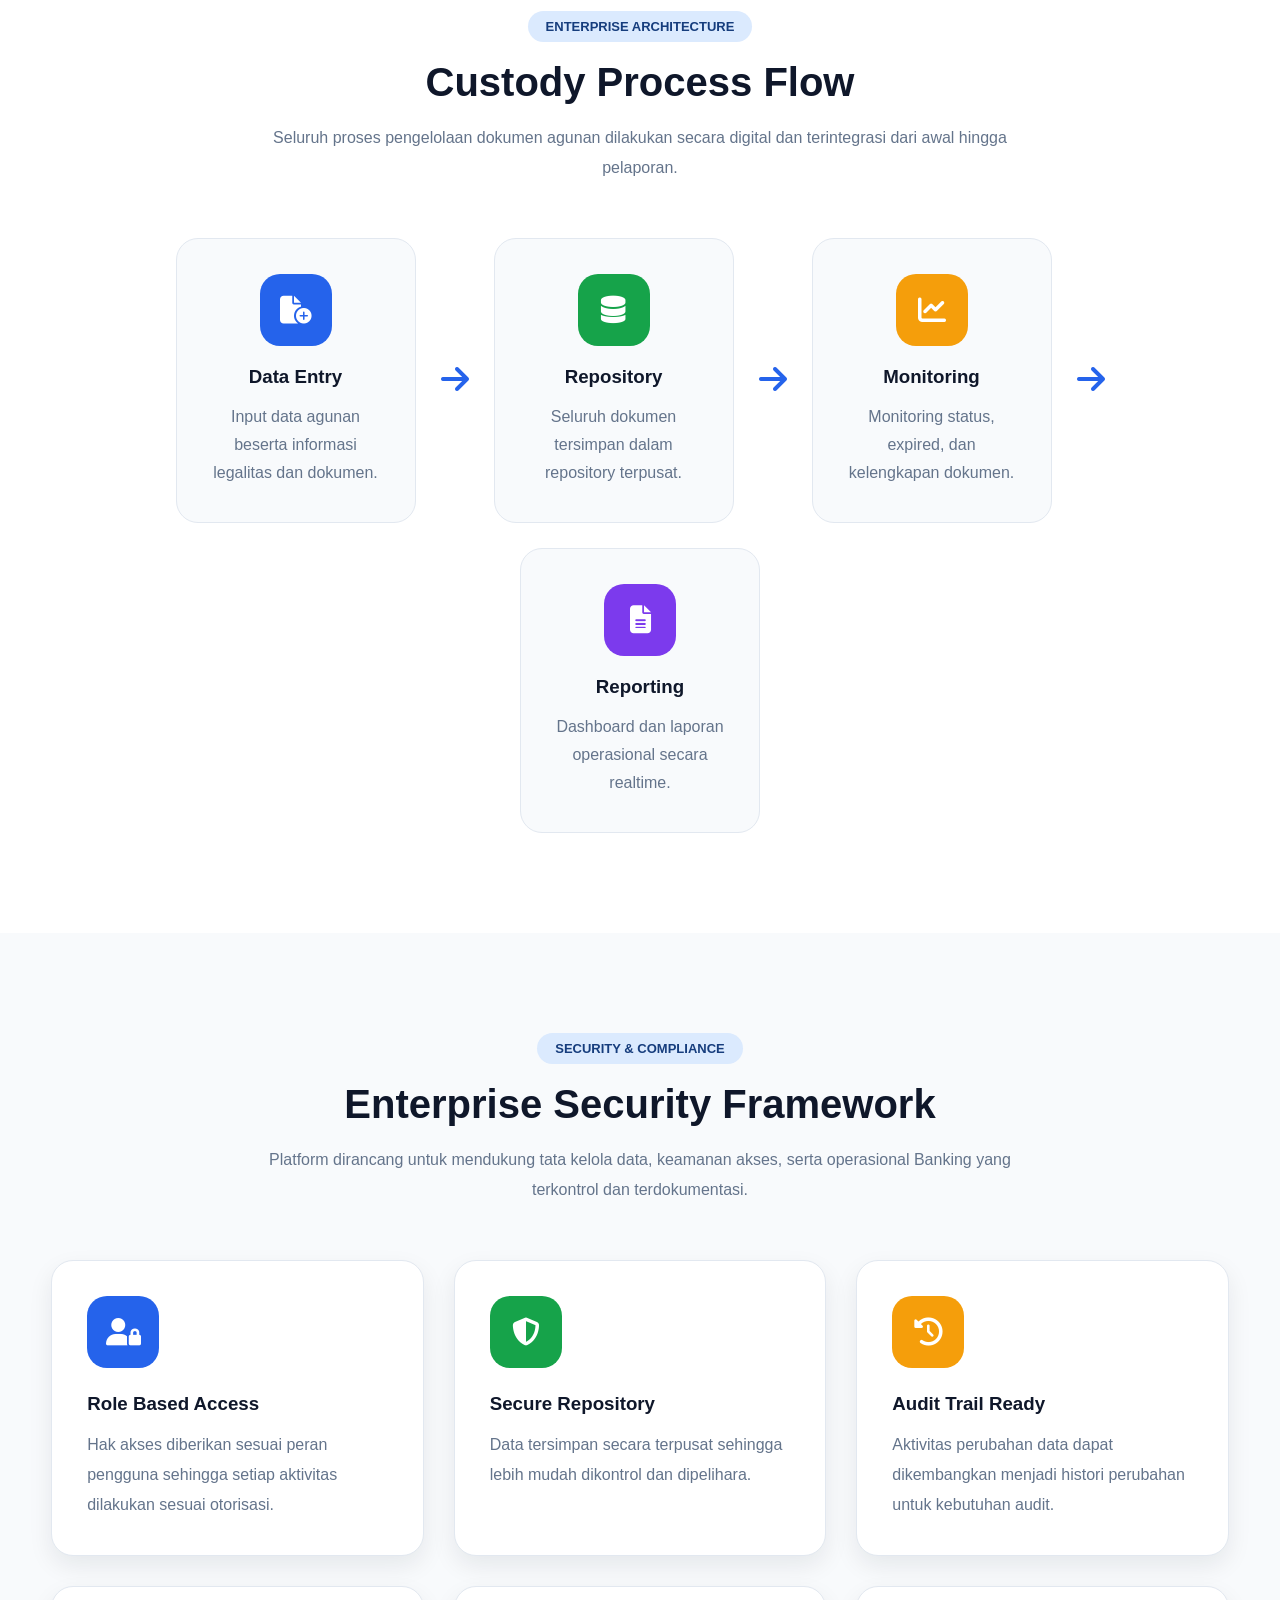
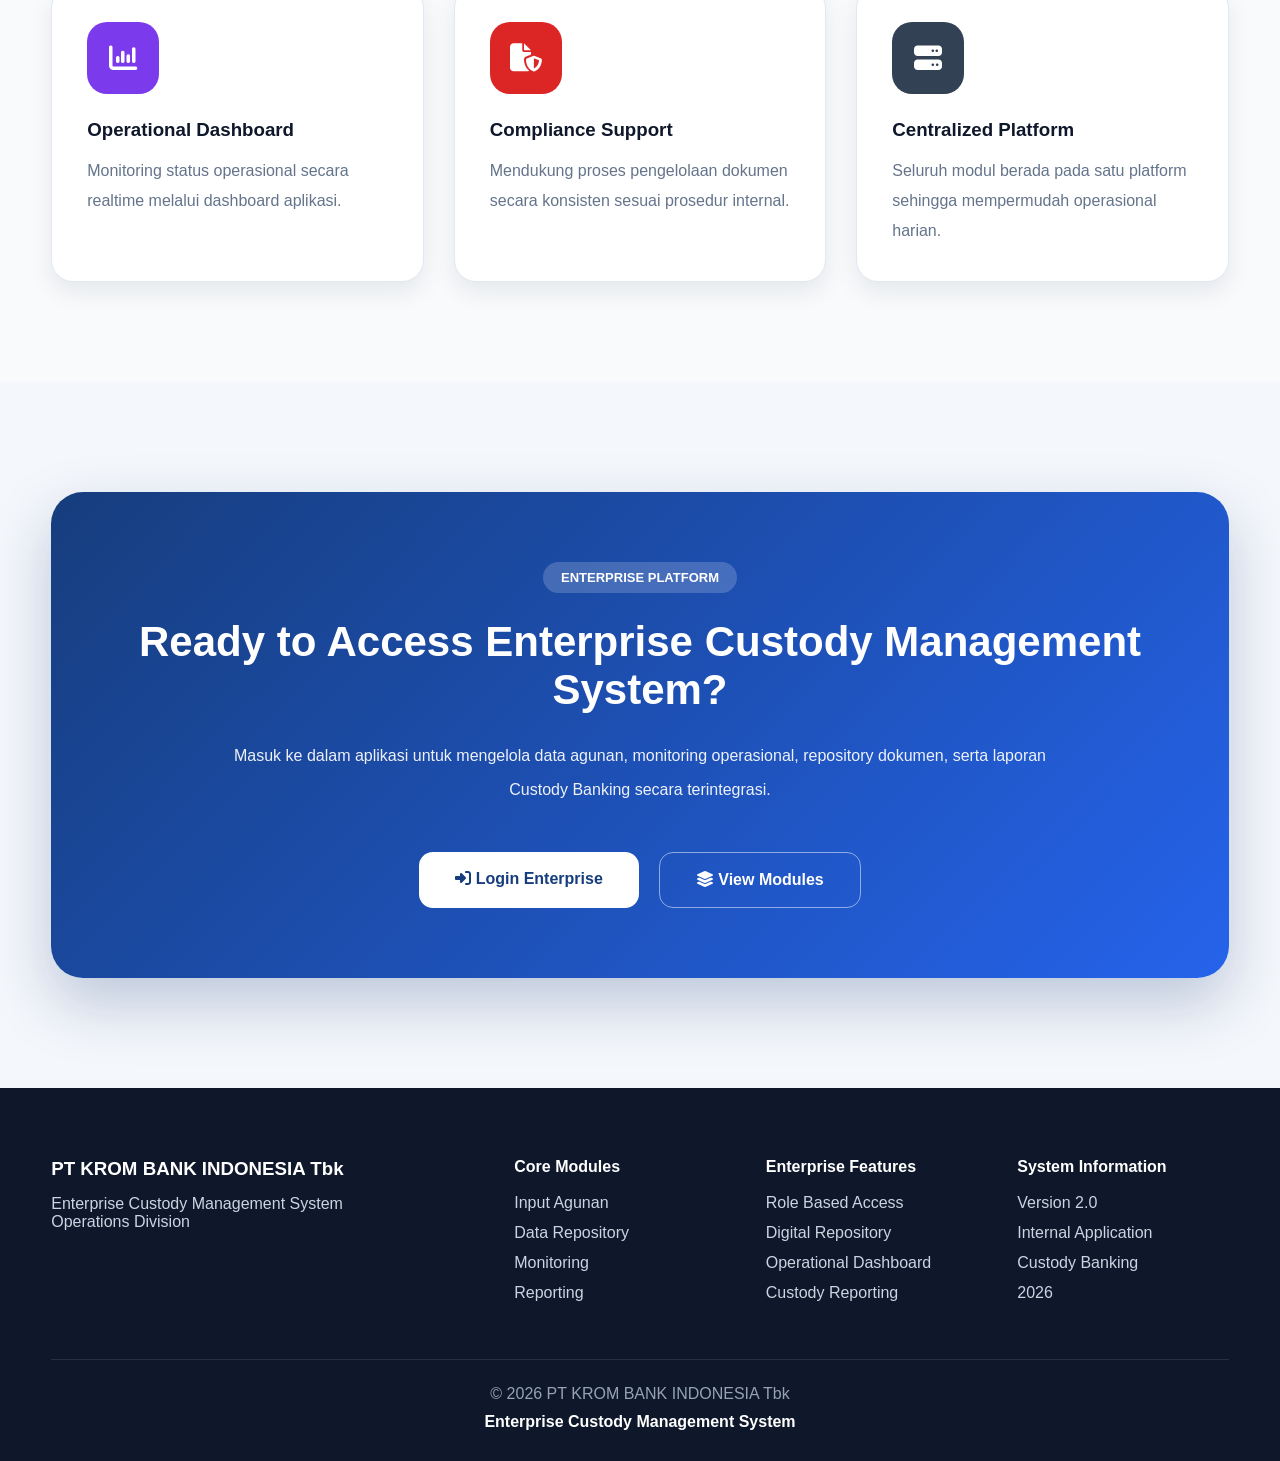
==== commit 630e1f20: "index.html" ====
--- a/index.html
+++ b/index.html
@@ -68,7 +68,7 @@
                 <i class="fa-solid fa-bars"></i>
             </button>
 
-            <nav>
+            <nav id="mainNav">
 
                 <a href="#home">
 
--- a/css/index.css
+++ b/css/index.css
@@ -1400,4 +1400,453 @@
 
             }
 
-        }+        }
+
+        /******************************************************************************
+ * MOBILE NAVIGATION
+ ******************************************************************************/
+
+        .mobile-nav-btn {
+            display: none;
+
+            width: 44px;
+            height: 44px;
+
+            border: 1px solid var(--gray200);
+            border-radius: 12px;
+
+            background: #FFFFFF;
+            color: var(--primary);
+
+            font-size: 19px;
+
+            align-items: center;
+            justify-content: center;
+
+            cursor: pointer;
+
+            box-shadow: var(--shadow);
+
+            flex: 0 0 auto;
+        }
+
+
+        @media (max-width: 992px) {
+
+            .navbar {
+                height: 72px;
+                gap: 12px;
+            }
+
+
+            .brand {
+                min-width: 0;
+                flex: 1;
+            }
+
+
+            .brand-logo {
+                width: 52px;
+                height: 52px;
+                border-radius: 14px;
+                flex: 0 0 52px;
+            }
+
+
+            .brand-image {
+                width: 36px;
+                height: 36px;
+            }
+
+
+            .brand-text {
+                min-width: 0;
+            }
+
+
+            .brand-text h1 {
+                font-size: 15px;
+                white-space: nowrap;
+                overflow: hidden;
+                text-overflow: ellipsis;
+            }
+
+
+            .brand-text p {
+                font-size: 11px;
+                white-space: nowrap;
+                overflow: hidden;
+                text-overflow: ellipsis;
+            }
+
+
+            .mobile-nav-btn {
+                display: flex;
+            }
+
+
+            nav {
+                position: absolute;
+
+                top: calc(100% + 8px);
+                left: 4%;
+
+                width: 92%;
+
+                background: #FFFFFF;
+
+                border: 1px solid var(--gray200);
+
+                border-radius: 16px;
+
+                padding: 12px;
+
+                flex-direction: column;
+
+                align-items: stretch;
+
+                gap: 4px;
+
+                box-shadow: var(--shadow-lg);
+
+                display: none;
+            }
+
+
+            nav.show {
+                display: flex;
+            }
+
+
+            nav a {
+                padding: 13px 14px;
+                border-radius: 10px;
+            }
+
+
+            nav a::after {
+                display: none;
+            }
+
+
+            nav a:hover {
+                background: var(--gray50);
+            }
+
+
+            .btn-login {
+                padding: 10px 14px;
+                font-size: 12px;
+                white-space: nowrap;
+            }
+
+        }
+
+        /******************************************************************************
+ * MOBILE HERO
+ ******************************************************************************/
+
+        @media (max-width: 992px) {
+
+            .hero {
+                padding: 60px 0 50px;
+            }
+
+
+            .hero-grid {
+                grid-template-columns: 1fr;
+                gap: 35px;
+            }
+
+
+            .hero-left {
+                text-align: center;
+            }
+
+
+            .hero-tag {
+                font-size: 11px;
+                padding: 7px 14px;
+            }
+
+
+            .hero-left h1 {
+                font-size: 38px;
+                line-height: 1.15;
+                margin-bottom: 18px;
+            }
+
+
+            .hero-left p {
+                font-size: 15px;
+                line-height: 26px;
+                margin: auto;
+            }
+
+
+            .hero-button {
+                justify-content: center;
+                flex-wrap: wrap;
+                gap: 10px;
+                margin-top: 28px;
+            }
+
+
+            .btn-primary,
+            .btn-secondary {
+                padding: 13px 18px;
+                font-size: 13px;
+            }
+
+
+            .hero-feature {
+                justify-content: center;
+                gap: 18px;
+                flex-wrap: wrap;
+                font-size: 12px;
+            }
+
+
+            .system-card {
+                padding: 22px;
+                border-radius: 20px;
+            }
+
+
+            .system-grid {
+                gap: 10px;
+            }
+
+
+            .system-item {
+                padding: 14px;
+            }
+
+
+            .system-item i {
+                font-size: 22px;
+            }
+
+        }
+
+
+        @media (max-width: 576px) {
+
+            .hero {
+                padding: 45px 0 40px;
+            }
+
+
+            .hero-left h1 {
+                font-size: 31px;
+            }
+
+
+            .hero-left p {
+                font-size: 14px;
+                line-height: 24px;
+            }
+
+
+            .hero-button {
+                flex-direction: column;
+            }
+
+
+            .btn-primary,
+            .btn-secondary {
+                width: 100%;
+                text-align: center;
+            }
+
+
+            .hero-feature {
+                flex-direction: column;
+                gap: 8px;
+            }
+
+
+            .system-title {
+                font-size: 17px;
+            }
+
+        }
+
+        /******************************************************************************
+ * MOBILE SECTION TYPOGRAPHY
+ ******************************************************************************/
+
+        @media (max-width: 768px) {
+
+            .overview,
+            .business-value,
+            .module-section,
+            .architecture-section,
+            .security-section,
+            .cta-section {
+                padding: 60px 0;
+            }
+
+
+            .section-header {
+                margin-bottom: 35px;
+            }
+
+
+            .section-header span {
+                font-size: 11px;
+                padding: 7px 13px;
+            }
+
+
+            .section-header h2 {
+                font-size: 28px;
+                line-height: 1.25;
+            }
+
+
+            .section-header p {
+                font-size: 14px;
+                line-height: 24px;
+            }
+
+        }
+
+        /******************************************************************************
+ * MOBILE GRID
+ ******************************************************************************/
+
+        @media (max-width: 768px) {
+
+            .overview-grid,
+            .value-grid,
+            .module-grid,
+            .security-grid {
+                grid-template-columns: 1fr;
+                gap: 16px;
+            }
+
+
+            .overview-card {
+                padding: 20px;
+                border-radius: 17px;
+            }
+
+
+            .overview-icon,
+            .module-icon,
+            .security-icon {
+                width: 58px;
+                height: 58px;
+                font-size: 22px;
+                border-radius: 15px;
+            }
+
+
+            .overview-card h3 {
+                font-size: 27px;
+            }
+
+
+            .value-card,
+            .module-card,
+            .security-card {
+                padding: 24px;
+                border-radius: 18px;
+            }
+
+
+            .module-card h3 {
+                font-size: 21px;
+            }
+
+
+            .module-card p,
+            .security-card p,
+            .value-card p {
+                font-size: 14px;
+                line-height: 24px;
+            }
+
+        }
+
+        /******************************************************************************
+ * MOBILE ARCHITECTURE
+ ******************************************************************************/
+
+        @media (max-width: 768px) {
+
+            .flow-container {
+                flex-direction: column;
+                gap: 12px;
+            }
+
+
+            .flow-card {
+                width: 100%;
+                max-width: 360px;
+                padding: 25px;
+            }
+
+
+            .flow-arrow {
+                transform: rotate(90deg);
+                font-size: 24px;
+            }
+
+        }
+
+        /******************************************************************************
+ * MOBILE CTA
+ ******************************************************************************/
+
+        @media (max-width: 768px) {
+
+            .cta-box {
+                padding: 40px 22px;
+                border-radius: 22px;
+            }
+
+
+            .cta-box h2 {
+                font-size: 28px;
+                line-height: 1.25;
+            }
+
+
+            .cta-box p {
+                font-size: 14px;
+                line-height: 24px;
+            }
+
+
+            .cta-button {
+                gap: 10px;
+            }
+
+
+            .btn-enterprise,
+            .btn-outline {
+                width: 100%;
+                padding: 14px 18px;
+                text-align: center;
+            }
+
+
+            .footer {
+                padding: 50px 0 25px;
+            }
+
+
+            .footer-grid {
+                grid-template-columns: 1fr;
+                gap: 25px;
+            }
+
+
+            .footer-bottom {
+                font-size: 12px;
+                line-height: 20px;
+            }
+
+        }
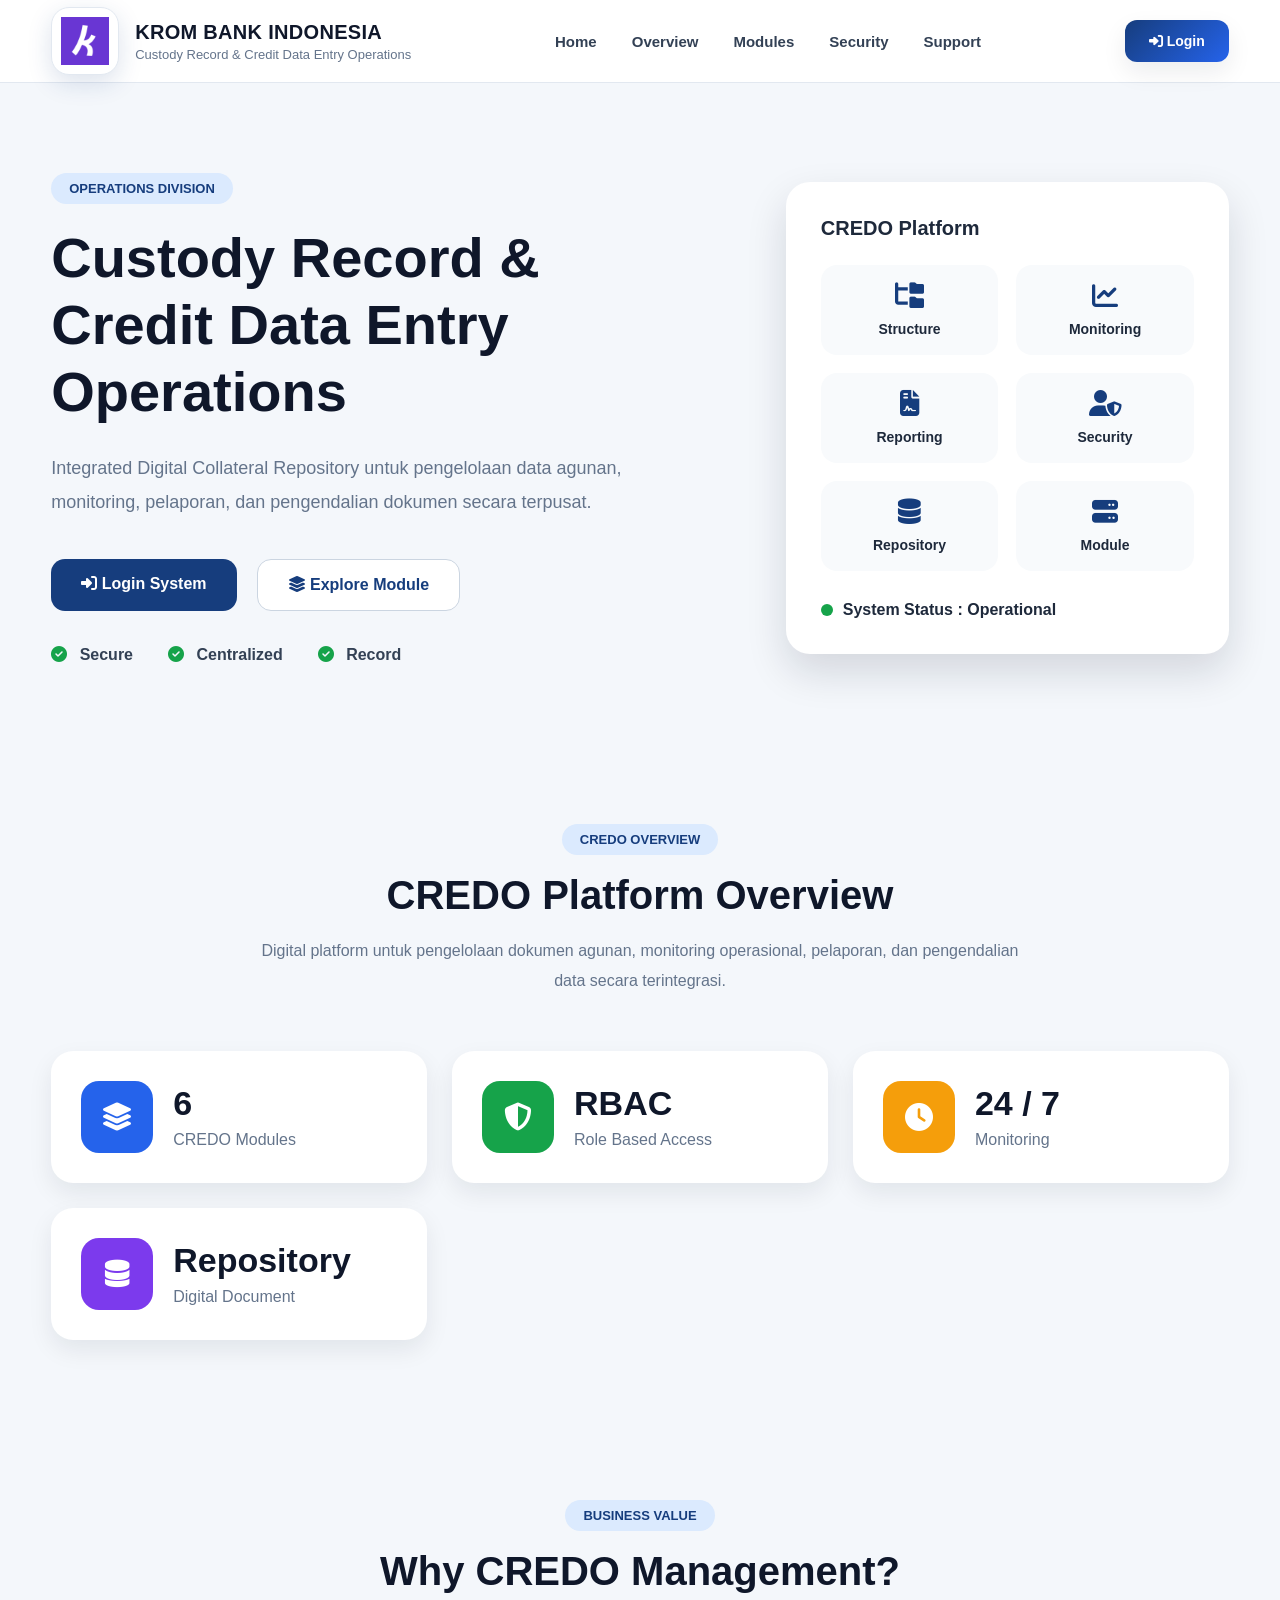
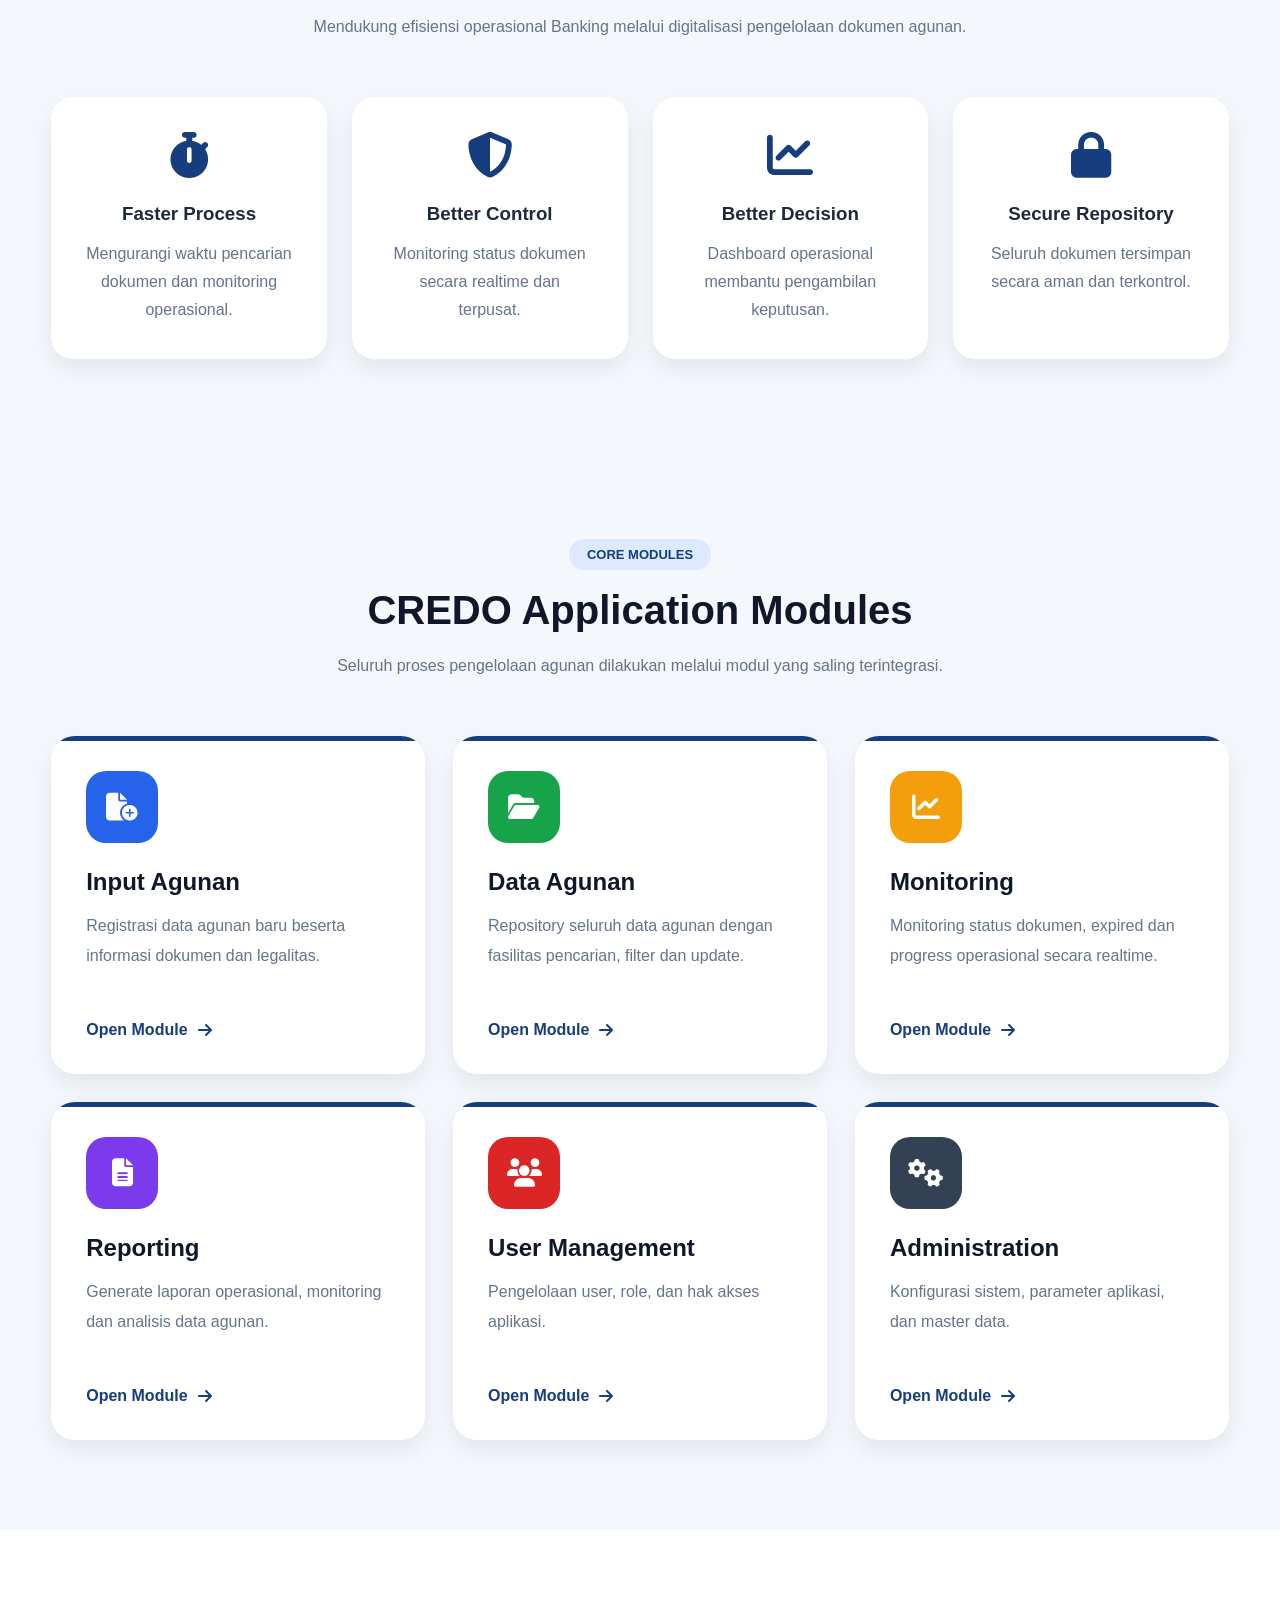
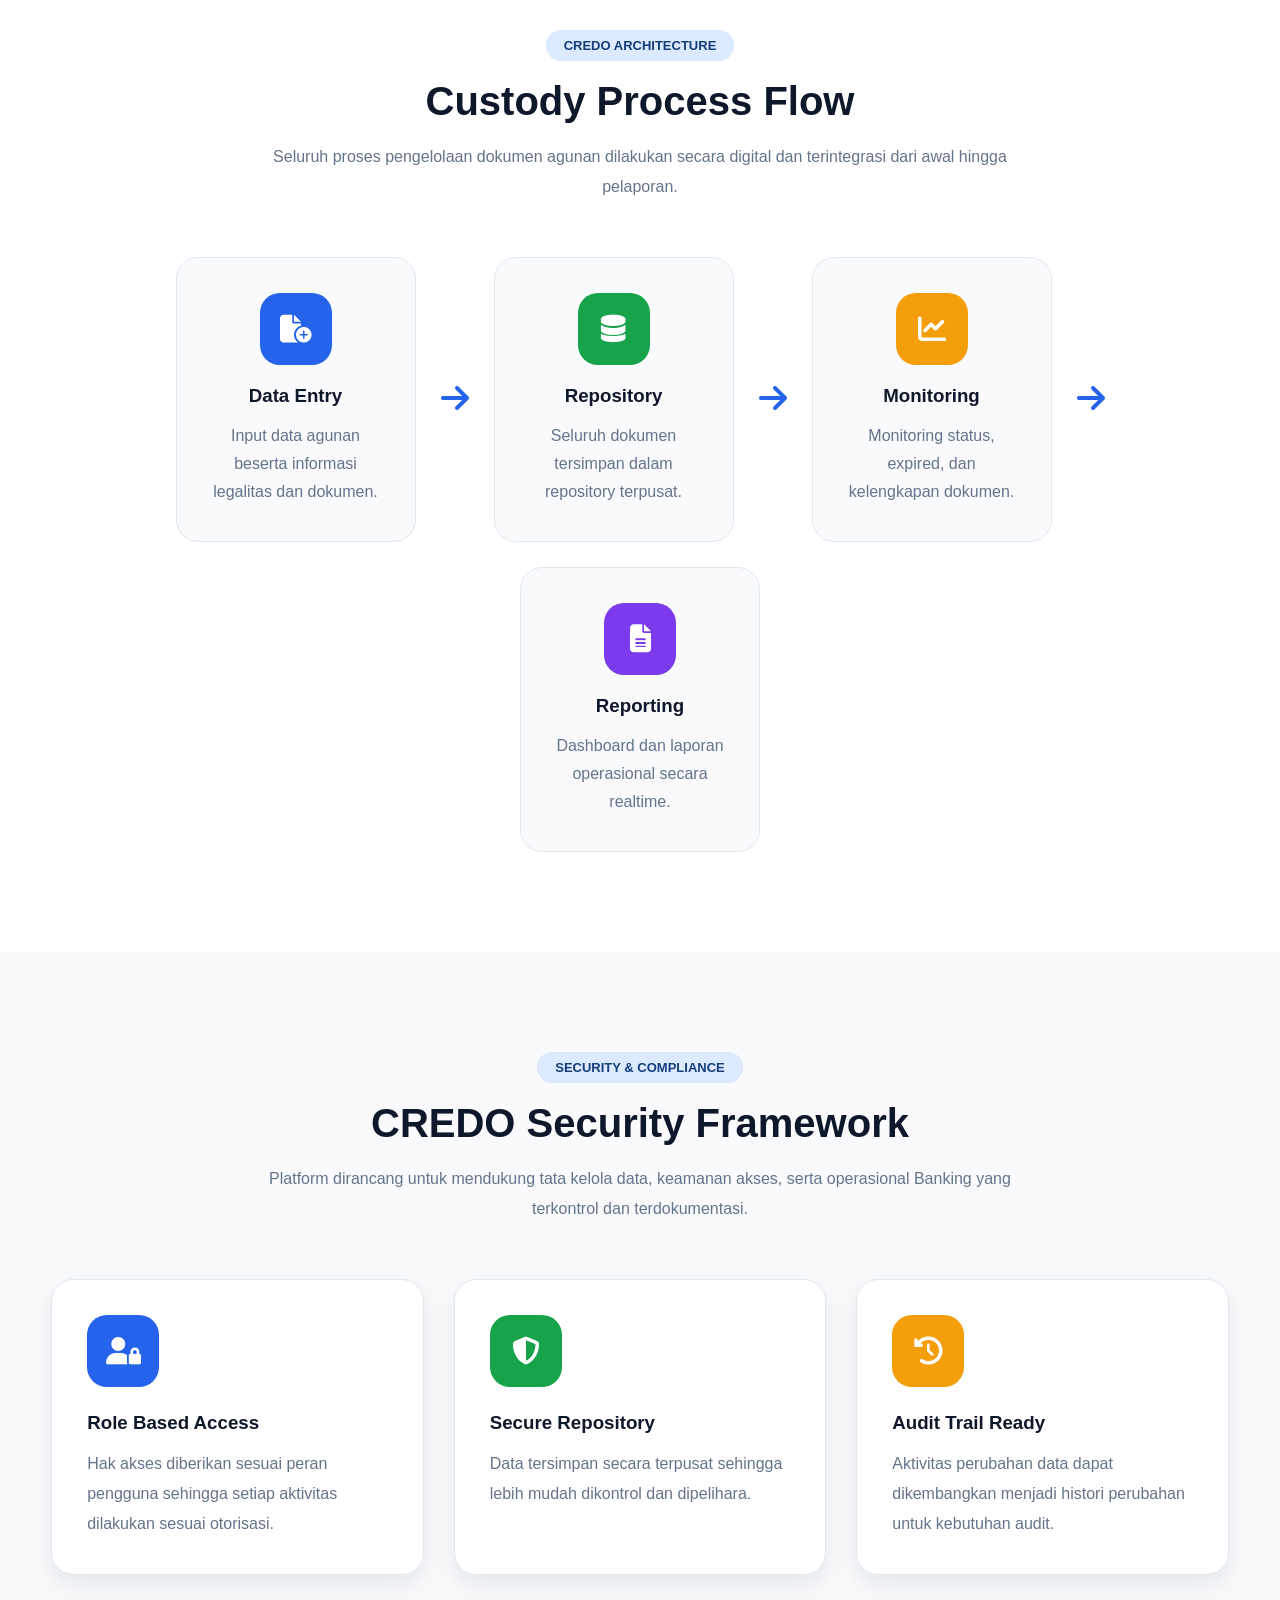
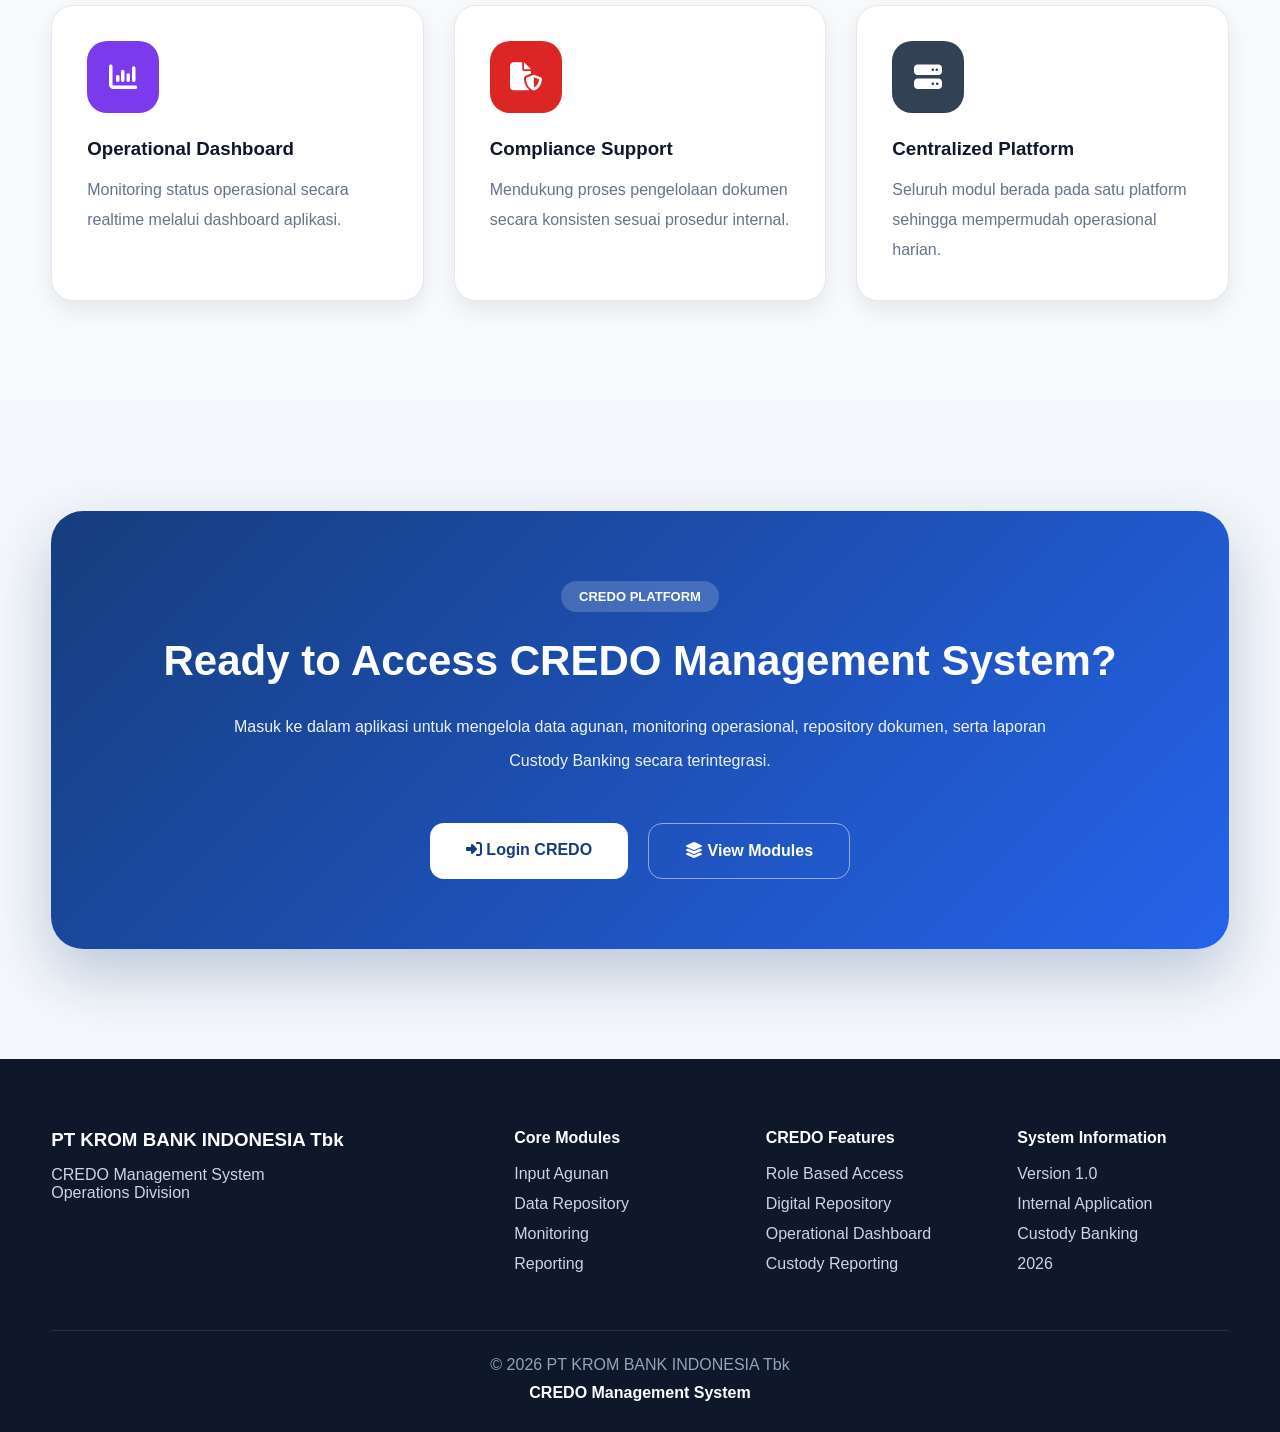
==== commit 25fe7611: "index.html" ====
--- a/index.html
+++ b/index.html
@@ -7,7 +7,7 @@
     <meta name="viewport" content="width=device-width, initial-scale=1.0">
 
     <title>
-        Enterprise Custody Management System
+        Custody Record & Credit Data Entry Operations
     </title>
 
     <!-- FAVICON -->
@@ -55,7 +55,7 @@
 
                     <p>
 
-                        Enterprise Custody Management System
+                        Custody Record & Credit Data Entry Operations
 
                     </p>
 
@@ -134,11 +134,11 @@
 
                 <h1>
 
-                    Enterprise Custody
+                    Custody Record &
 
                     <br>
 
-                    Management System
+                    Credit Data Entry Operations
 
                 </h1>
 
@@ -196,7 +196,7 @@
 
                         <i class="fa-solid fa-circle-check"></i>
 
-                        Enterprise
+                        Record
 
                     </div>
 
@@ -212,7 +212,7 @@
 
                     <div class="system-title">
 
-                        Enterprise Platform
+                        CREDO Platform
 
                     </div>
 
@@ -224,6 +224,54 @@
 
                             <span>
 
+                                Structure
+
+                            </span>
+
+                        </div>
+
+                        <div class="system-item">
+
+                            <i class="fa-solid fa-chart-line"></i>
+
+                            <span>
+
+                                Monitoring
+
+                            </span>
+
+                        </div>
+
+                        <div class="system-item">
+
+                            <i class="fa-solid fa-file-contract"></i>
+
+                            <span>
+
+                                Reporting
+
+                            </span>
+
+                        </div>
+
+                        <div class="system-item">
+
+                            <i class="fa-solid fa-user-shield"></i>
+
+                            <span>
+
+                                Security
+
+                            </span>
+
+                        </div>
+
+                        <div class="system-item">
+
+                            <i class="fa-solid fa-database"></i>
+
+                            <span>
+
                                 Repository
 
                             </span>
@@ -232,64 +280,16 @@
 
                         <div class="system-item">
 
-                            <i class="fa-solid fa-chart-line"></i>
+                            <i class="fa-solid fa-server"></i>
 
                             <span>
 
-                                Monitoring
+                                Module
 
                             </span>
 
                         </div>
 
-                        <div class="system-item">
-
-                            <i class="fa-solid fa-file-contract"></i>
-
-                            <span>
-
-                                Reporting
-
-                            </span>
-
-                        </div>
-
-                        <div class="system-item">
-
-                            <i class="fa-solid fa-user-shield"></i>
-
-                            <span>
-
-                                Security
-
-                            </span>
-
-                        </div>
-
-                        <div class="system-item">
-
-                            <i class="fa-solid fa-database"></i>
-
-                            <span>
-
-                                Repository
-
-                            </span>
-
-                        </div>
-
-                        <div class="system-item">
-
-                            <i class="fa-solid fa-server"></i>
-
-                            <span>
-
-                                Enterprise
-
-                            </span>
-
-                        </div>
-
                     </div>
 
                     <div class="system-status">
@@ -320,13 +320,13 @@
 
                 <span>
 
-                    ENTERPRISE OVERVIEW
+                    CREDO OVERVIEW
 
                 </span>
 
                 <h2>
 
-                    Enterprise Custody Platform Overview
+                    CREDO Platform Overview
 
                 </h2>
 
@@ -360,7 +360,7 @@
 
                         <span>
 
-                            Enterprise Modules
+                            CREDO Modules
 
                         </span>
 
@@ -474,7 +474,7 @@
 
                 <h2>
 
-                    Why Enterprise Custody Management?
+                    Why CREDO Management?
 
                 </h2>
 
@@ -589,7 +589,7 @@
 
                 <h2>
 
-                    Enterprise Application Modules
+                    CREDO Application Modules
 
                 </h2>
 
@@ -825,7 +825,7 @@
 
                 <span>
 
-                    ENTERPRISE ARCHITECTURE
+                    CREDO ARCHITECTURE
 
                 </span>
 
@@ -993,7 +993,7 @@
 
                 <h2>
 
-                    Enterprise Security Framework
+                    CREDO Security Framework
 
                 </h2>
 
@@ -1180,13 +1180,13 @@
 
                 <span class="cta-badge">
 
-                    ENTERPRISE PLATFORM
+                    CREDO PLATFORM
 
                 </span>
 
                 <h2>
 
-                    Ready to Access Enterprise Custody
+                    Ready to Access CREDO
                     Management System?
 
                 </h2>
@@ -1205,7 +1205,7 @@
 
                         <i class="fa-solid fa-right-to-bracket"></i>
 
-                        Login Enterprise
+                        Login CREDO
 
                     </a>
 
@@ -1245,7 +1245,7 @@
 
                     <p>
 
-                        Enterprise Custody Management System
+                        CREDO Management System
 
                         <br>
 
@@ -1281,7 +1281,7 @@
 
                     <h4>
 
-                        Enterprise Features
+                        CREDO Features
 
                     </h4>
 
@@ -1309,7 +1309,7 @@
 
                     <ul>
 
-                        <li>Version 2.0</li>
+                        <li>Version 1.0</li>
 
                         <li>Internal Application</li>
 
@@ -1329,7 +1329,7 @@
 
                 <span>
 
-                    Enterprise Custody Management System
+                    CREDO Management System
 
                 </span>
 
--- a/css/index.css
+++ b/css/index.css
@@ -1849,4 +1849,4 @@
                 line-height: 20px;
             }
 
-        }
+        }
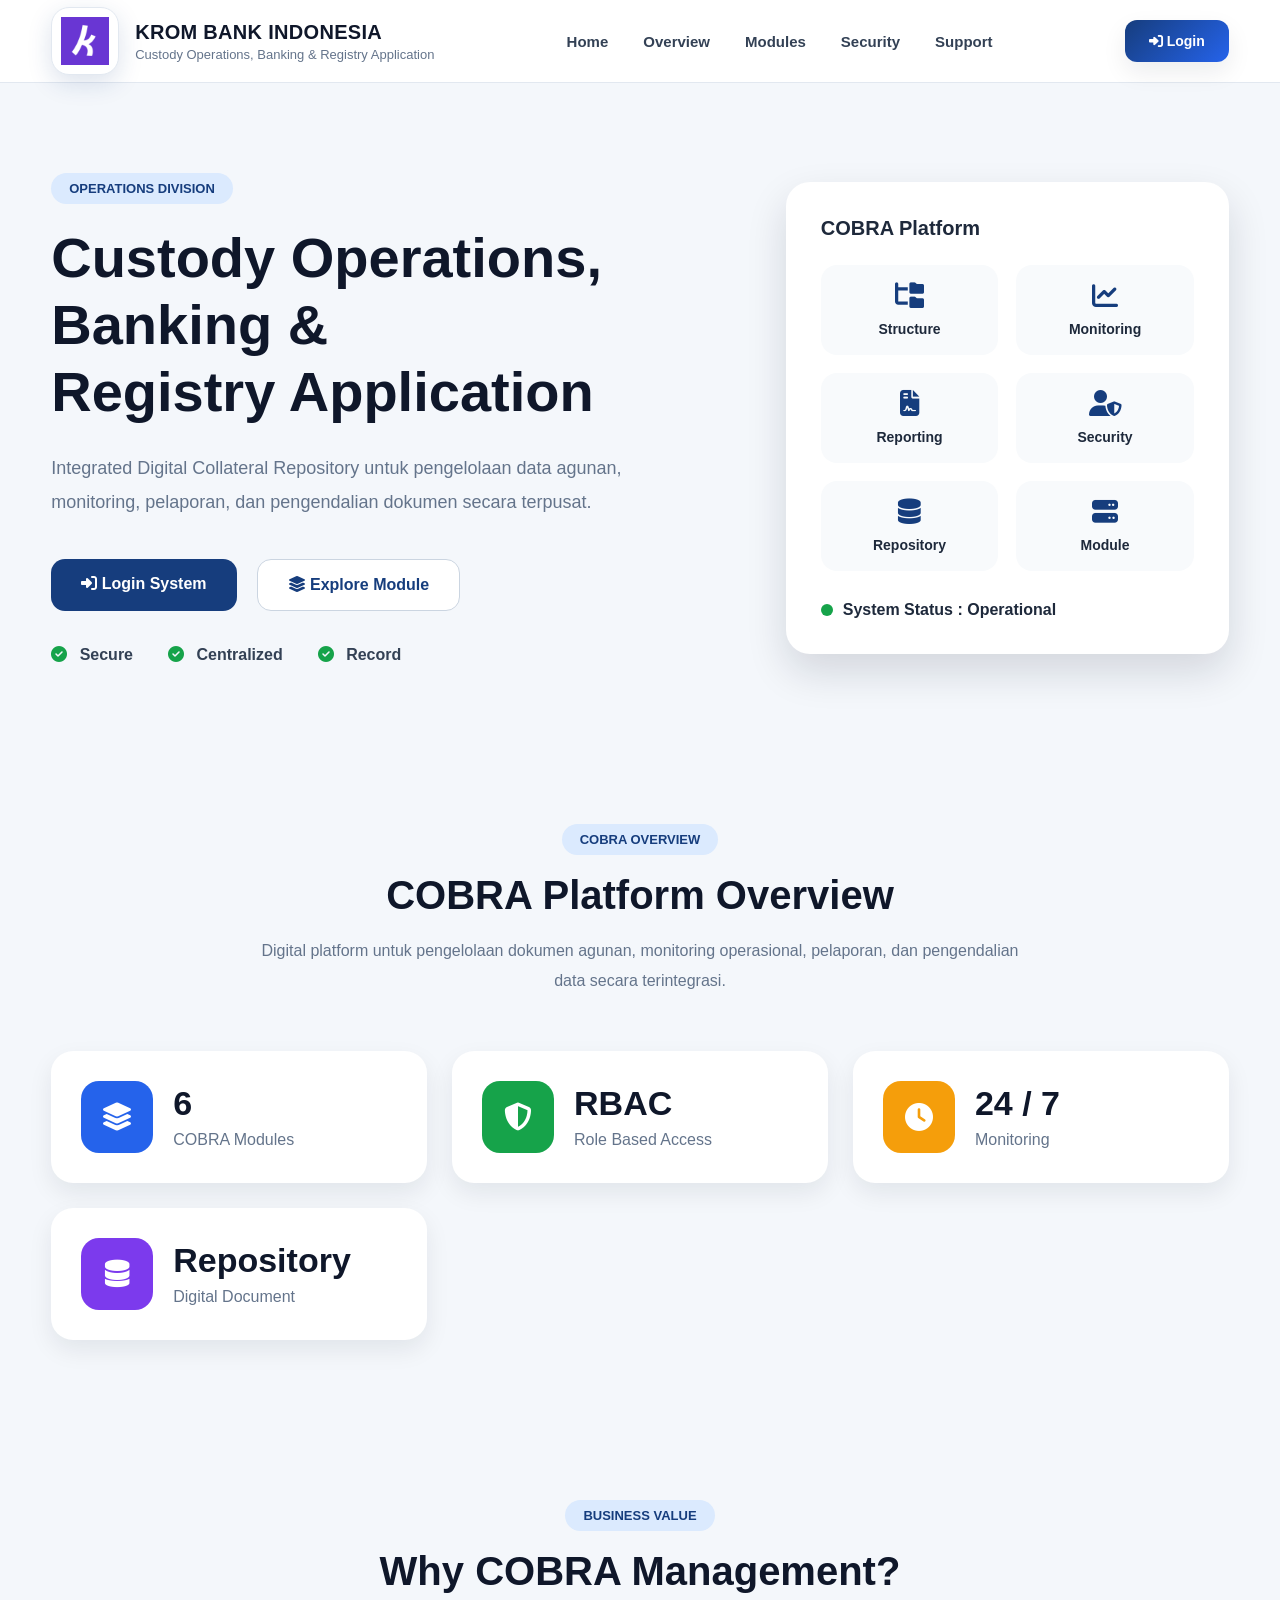
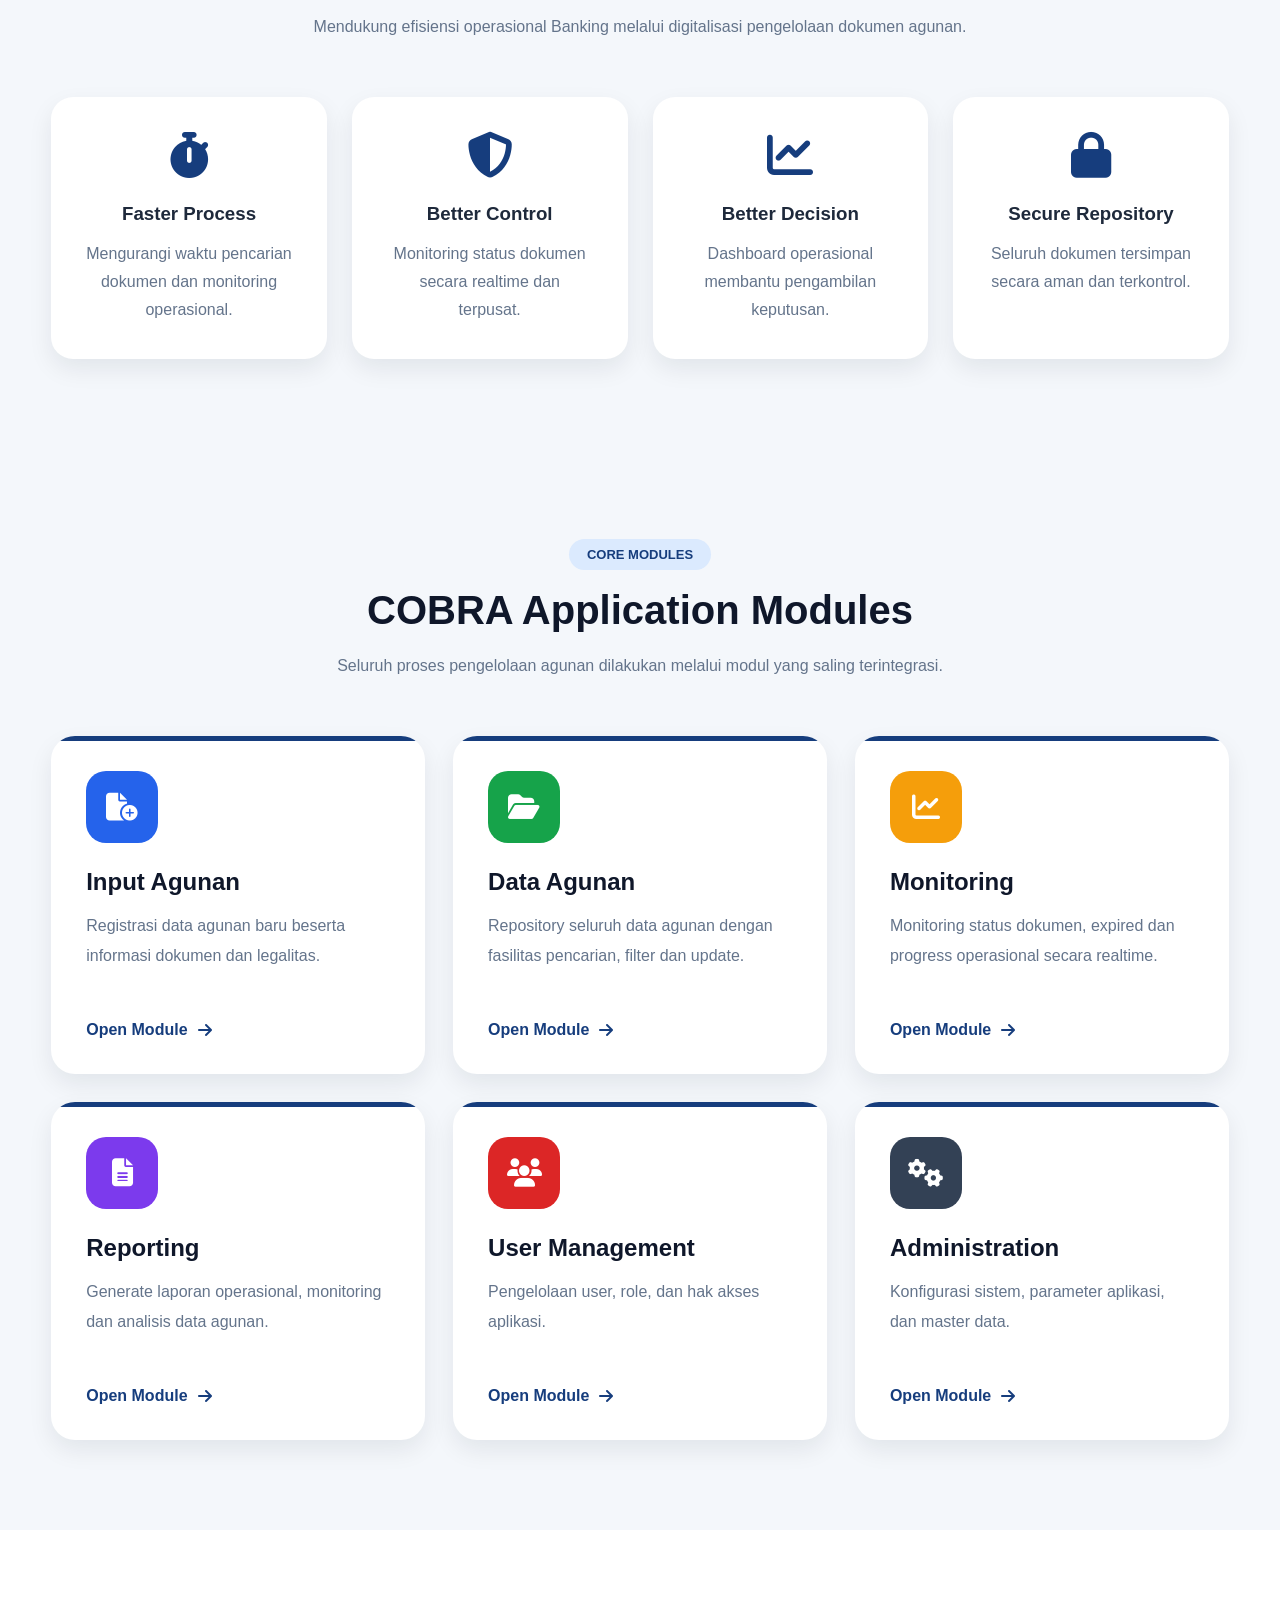
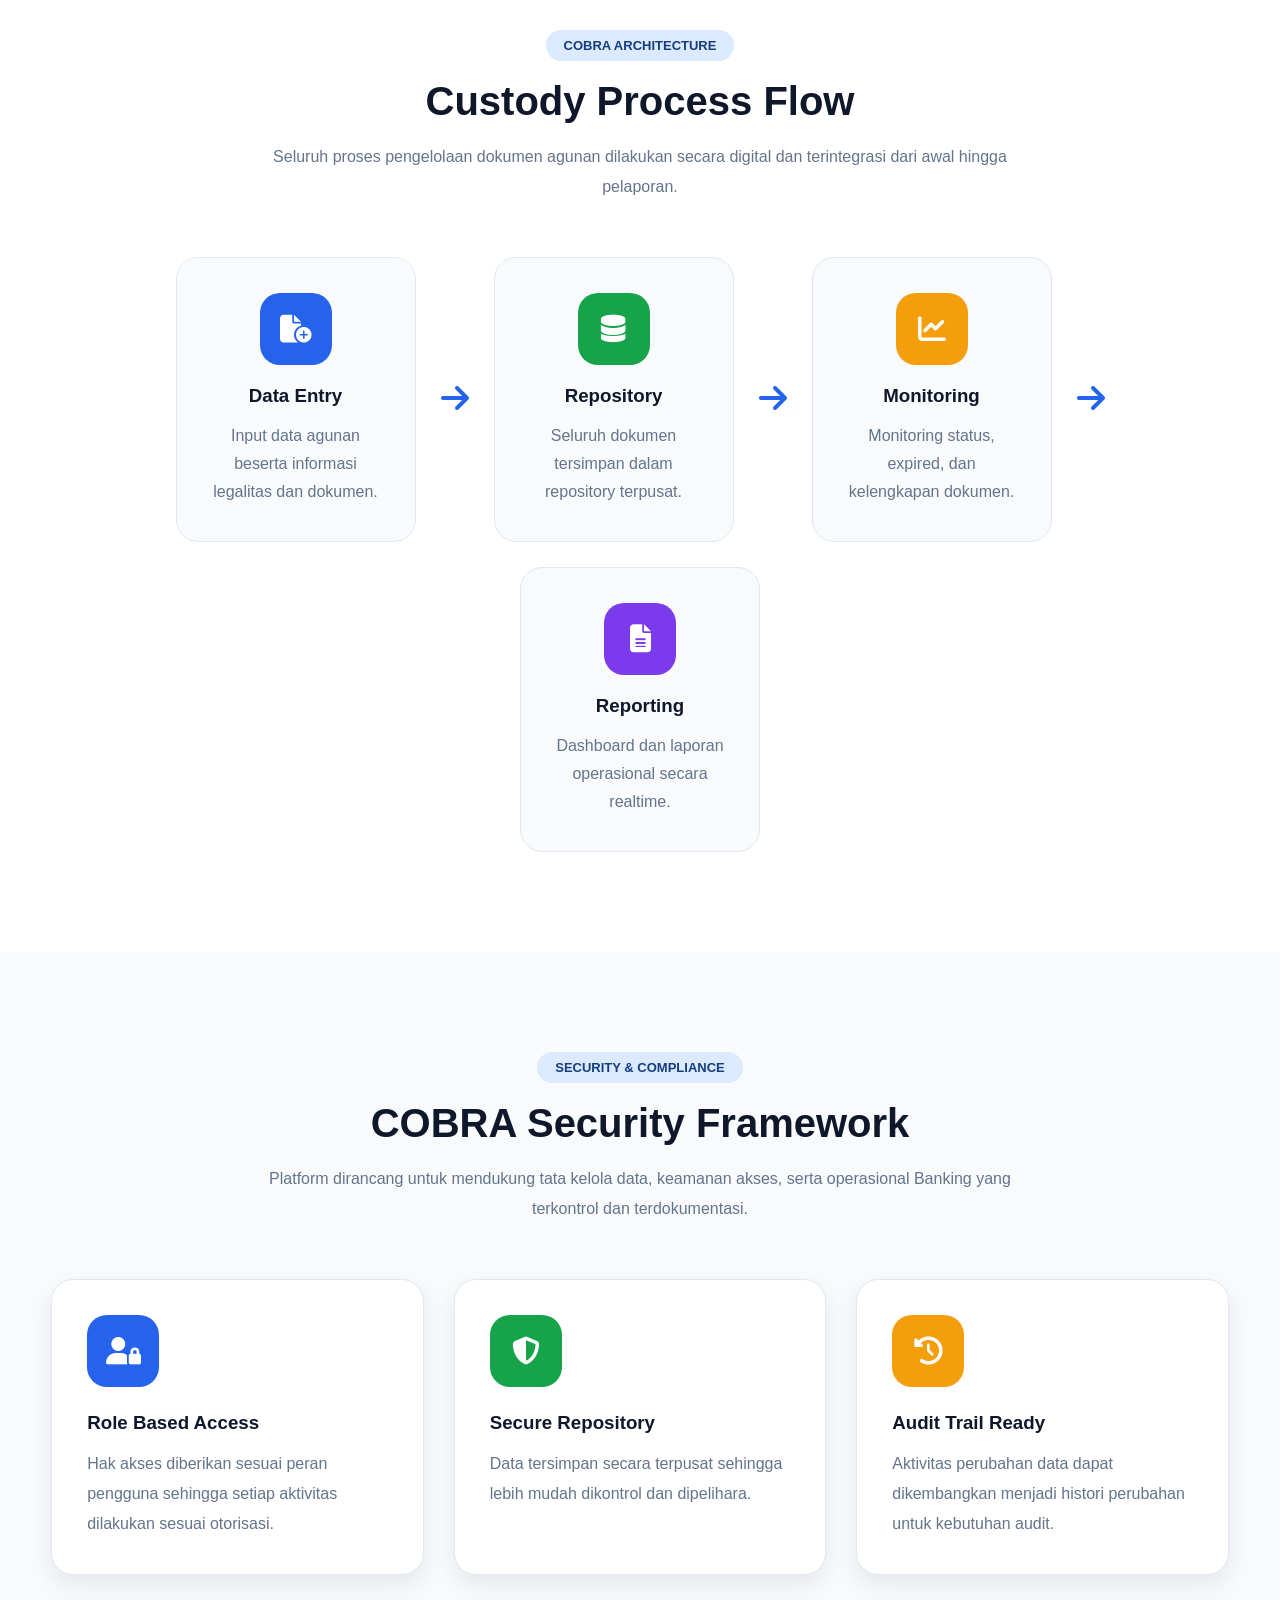
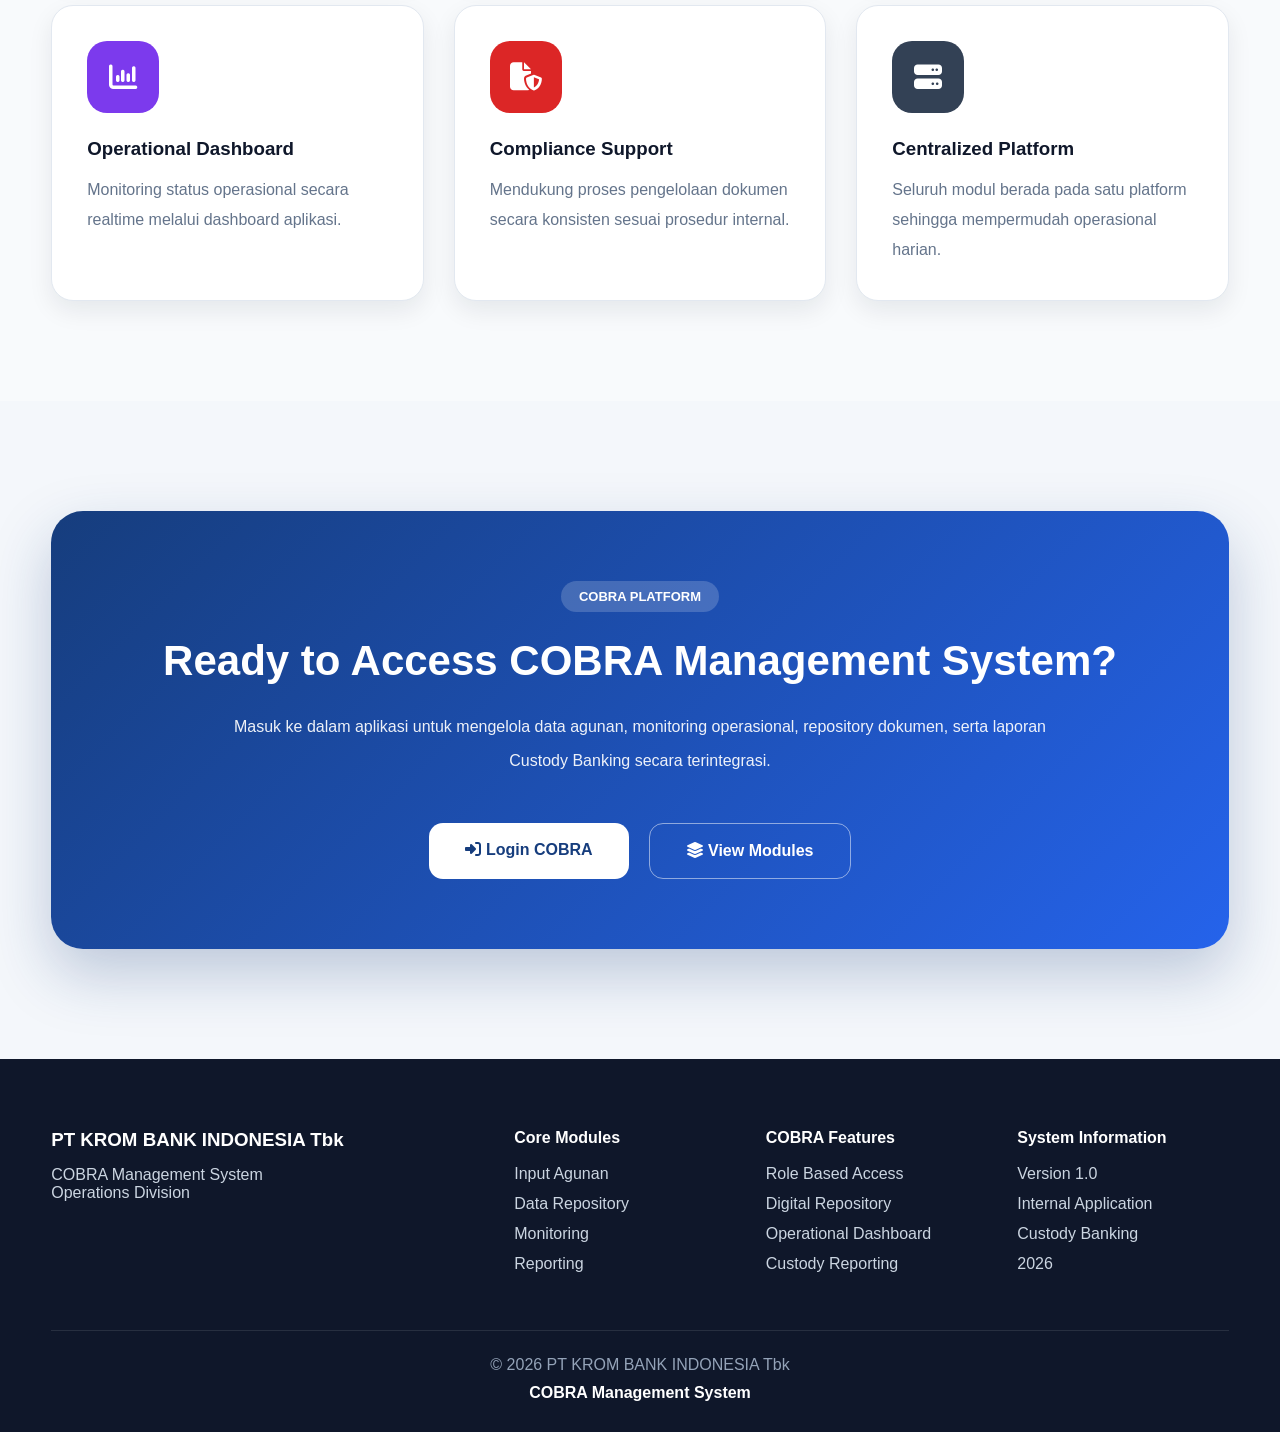
==== commit dc10a79a: "index.html" ====
--- a/index.html
+++ b/index.html
@@ -7,7 +7,7 @@
     <meta name="viewport" content="width=device-width, initial-scale=1.0">
 
     <title>
-        Custody Record & Credit Data Entry Operations
+        Custody Operations, Banking & Registry Application
     </title>
 
     <!-- FAVICON -->
@@ -55,7 +55,7 @@
 
                     <p>
 
-                        Custody Record & Credit Data Entry Operations
+                        Custody Operations, Banking & Registry Application
 
                     </p>
 
@@ -134,11 +134,11 @@
 
                 <h1>
 
-                    Custody Record &
+                    Custody Operations, Banking &
 
                     <br>
 
-                    Credit Data Entry Operations
+                    Registry Application
 
                 </h1>
 
@@ -212,7 +212,7 @@
 
                     <div class="system-title">
 
-                        CREDO Platform
+                        COBRA Platform
 
                     </div>
 
@@ -320,13 +320,13 @@
 
                 <span>
 
-                    CREDO OVERVIEW
+                    COBRA OVERVIEW
 
                 </span>
 
                 <h2>
 
-                    CREDO Platform Overview
+                    COBRA Platform Overview
 
                 </h2>
 
@@ -360,7 +360,7 @@
 
                         <span>
 
-                            CREDO Modules
+                            COBRA Modules
 
                         </span>
 
@@ -474,7 +474,7 @@
 
                 <h2>
 
-                    Why CREDO Management?
+                    Why COBRA Management?
 
                 </h2>
 
@@ -589,7 +589,7 @@
 
                 <h2>
 
-                    CREDO Application Modules
+                    COBRA Application Modules
 
                 </h2>
 
@@ -825,7 +825,7 @@
 
                 <span>
 
-                    CREDO ARCHITECTURE
+                    COBRA ARCHITECTURE
 
                 </span>
 
@@ -993,7 +993,7 @@
 
                 <h2>
 
-                    CREDO Security Framework
+                    COBRA Security Framework
 
                 </h2>
 
@@ -1180,13 +1180,13 @@
 
                 <span class="cta-badge">
 
-                    CREDO PLATFORM
+                    COBRA PLATFORM
 
                 </span>
 
                 <h2>
 
-                    Ready to Access CREDO
+                    Ready to Access COBRA
                     Management System?
 
                 </h2>
@@ -1205,7 +1205,7 @@
 
                         <i class="fa-solid fa-right-to-bracket"></i>
 
-                        Login CREDO
+                        Login COBRA
 
                     </a>
 
@@ -1245,7 +1245,7 @@
 
                     <p>
 
-                        CREDO Management System
+                        COBRA Management System
 
                         <br>
 
@@ -1281,7 +1281,7 @@
 
                     <h4>
 
-                        CREDO Features
+                        COBRA Features
 
                     </h4>
 
@@ -1329,7 +1329,7 @@
 
                 <span>
 
-                    CREDO Management System
+                    COBRA Management System
 
                 </span>
 
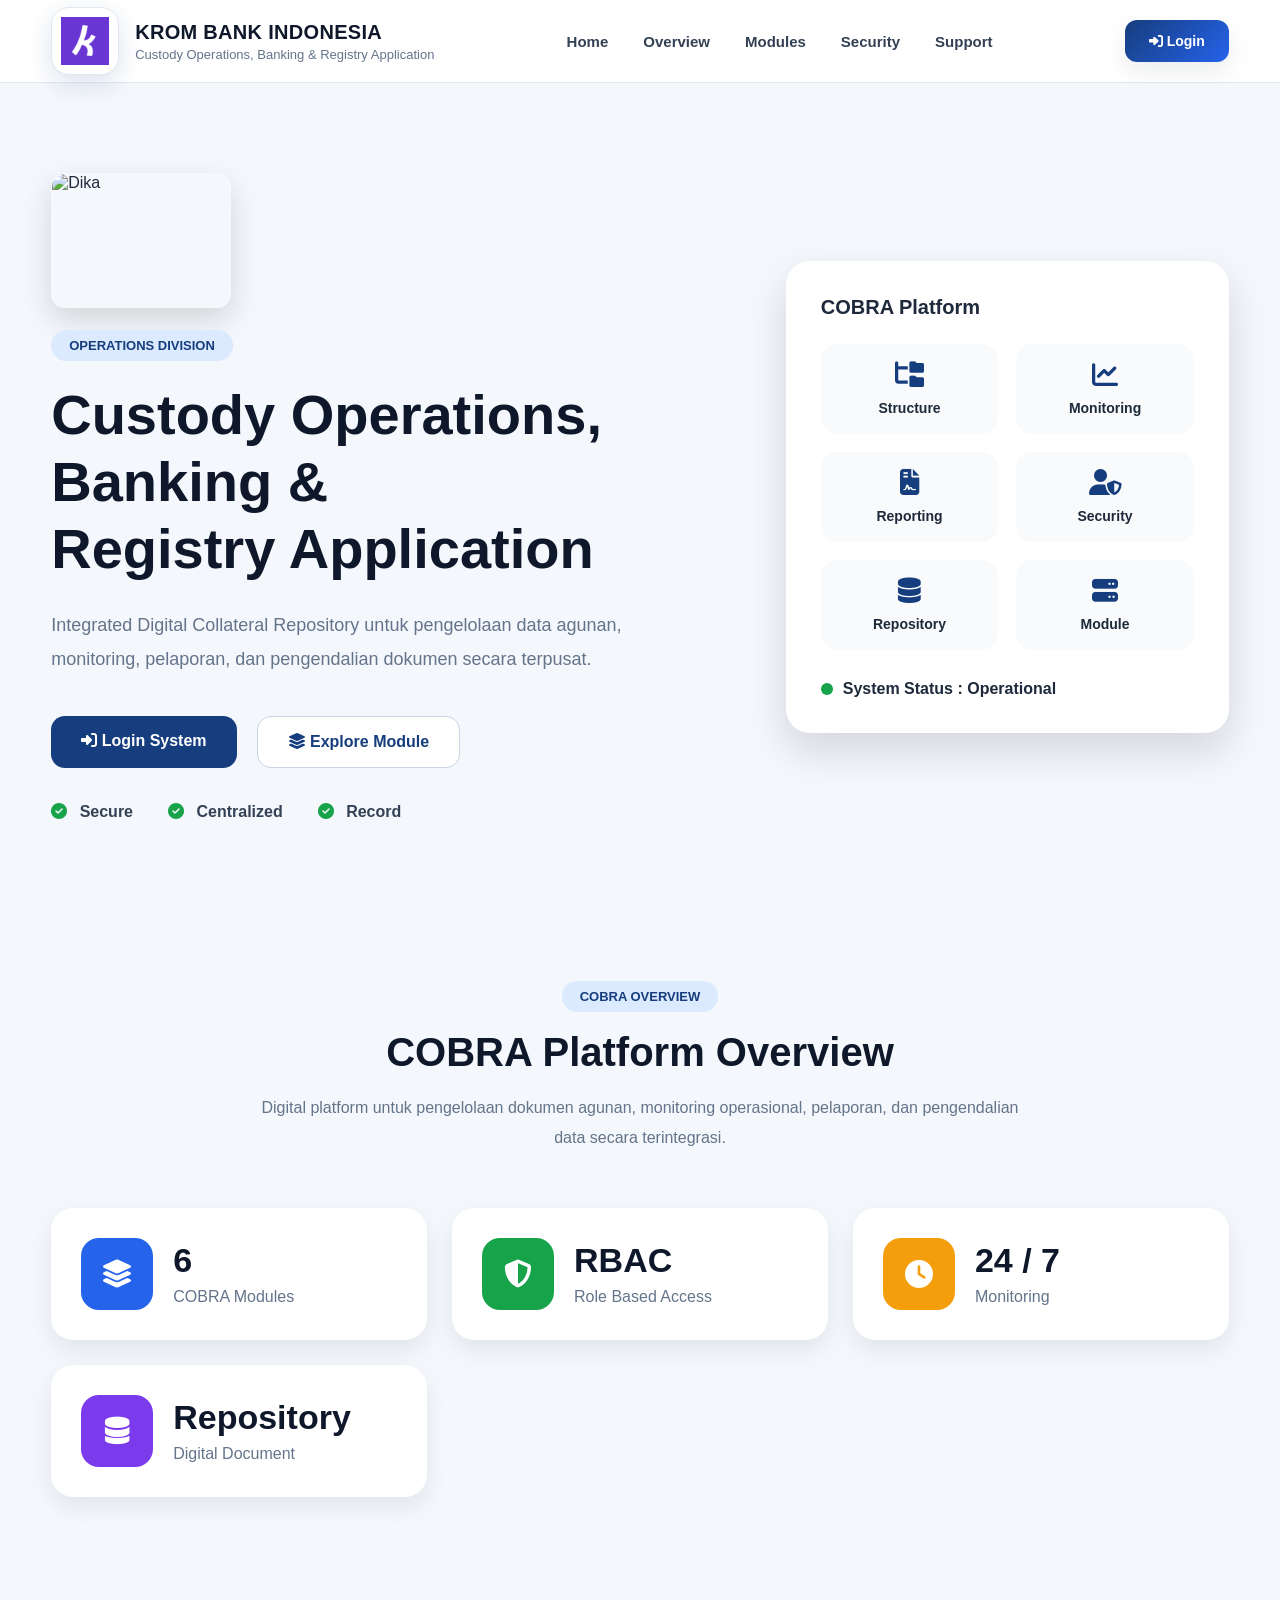
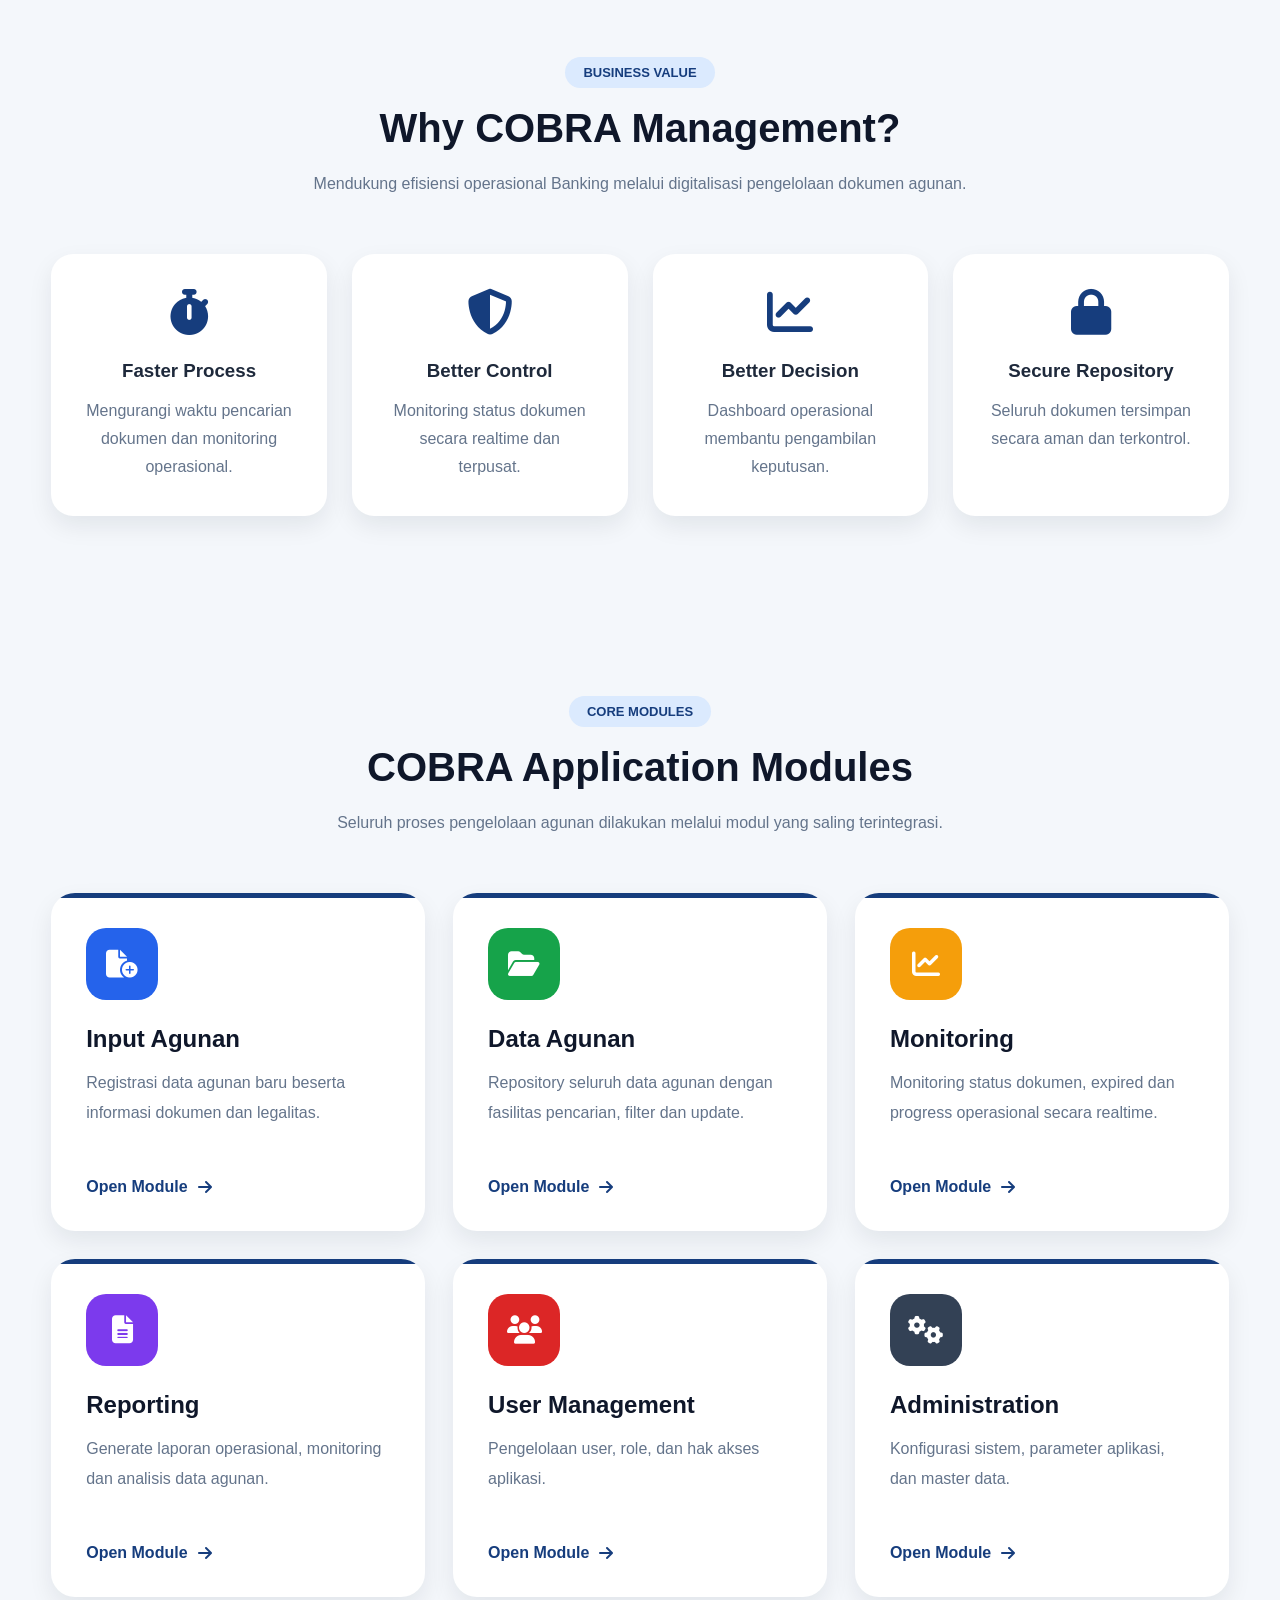
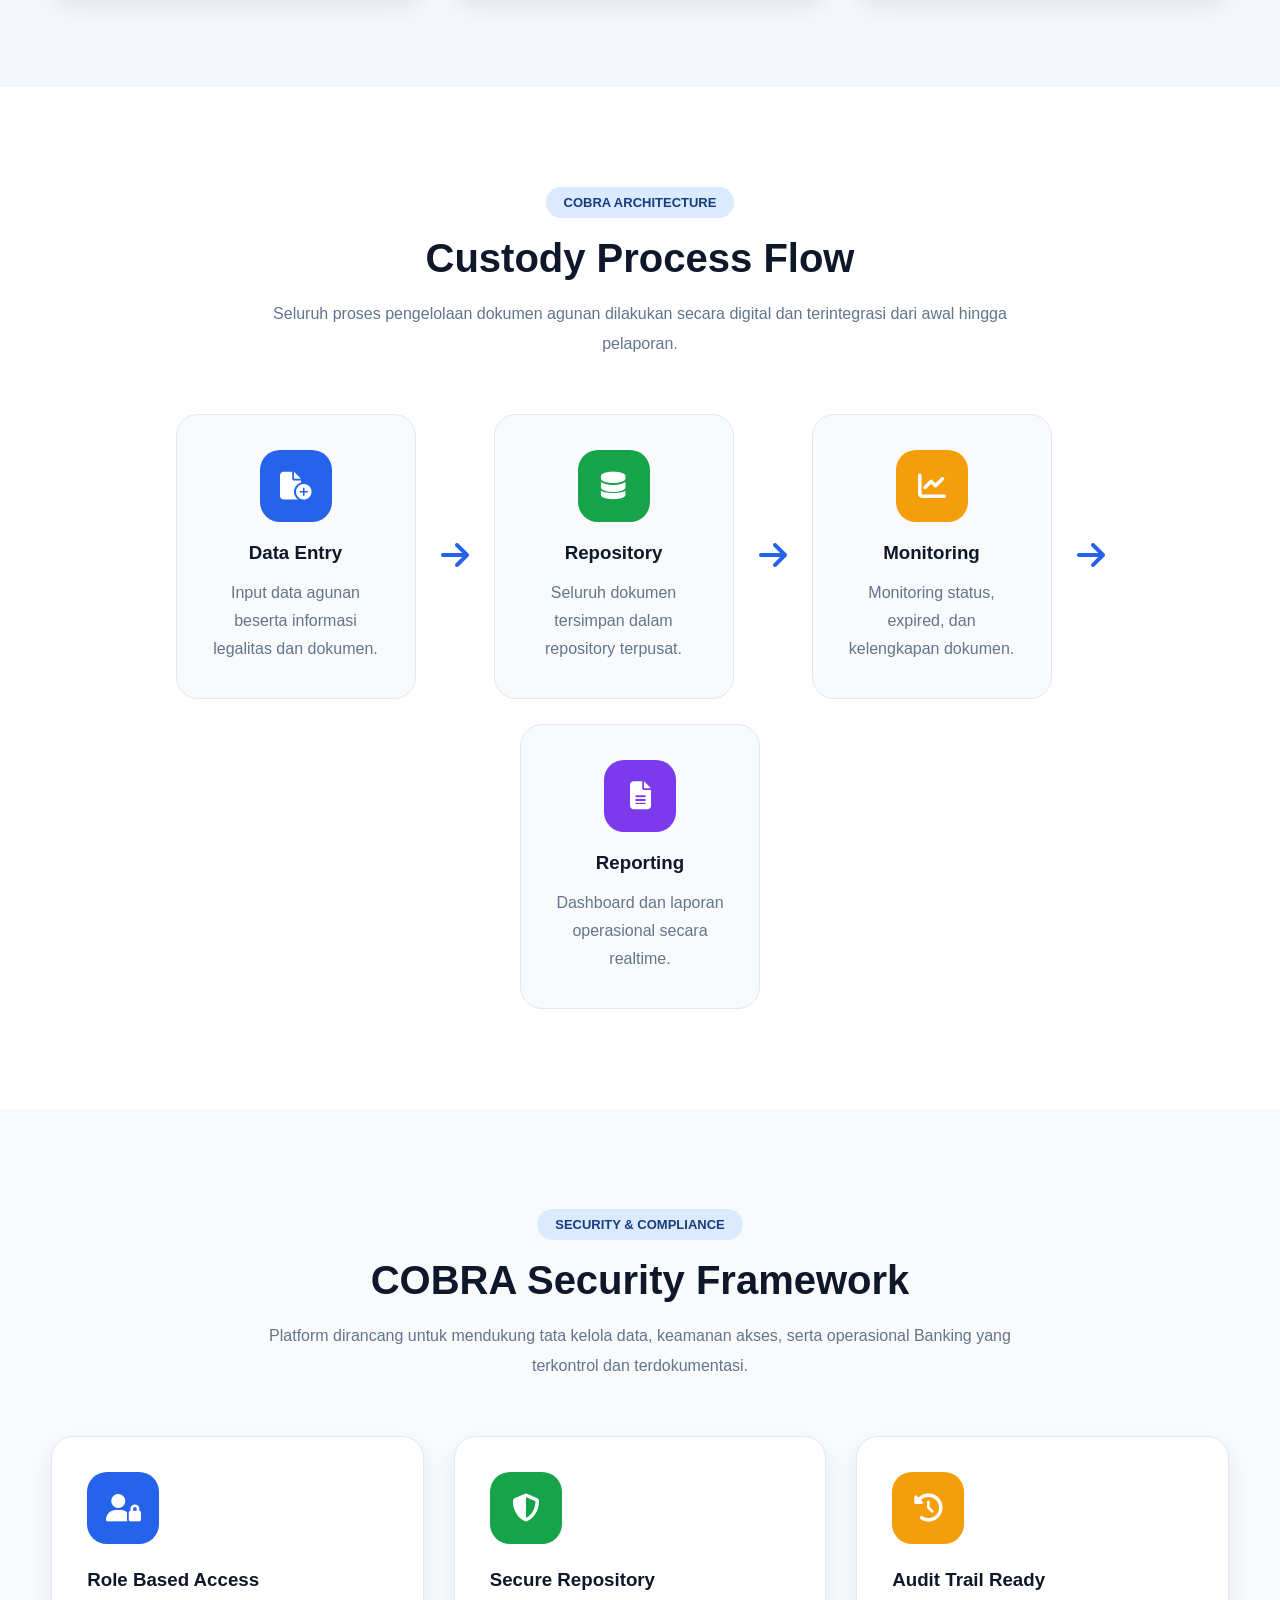
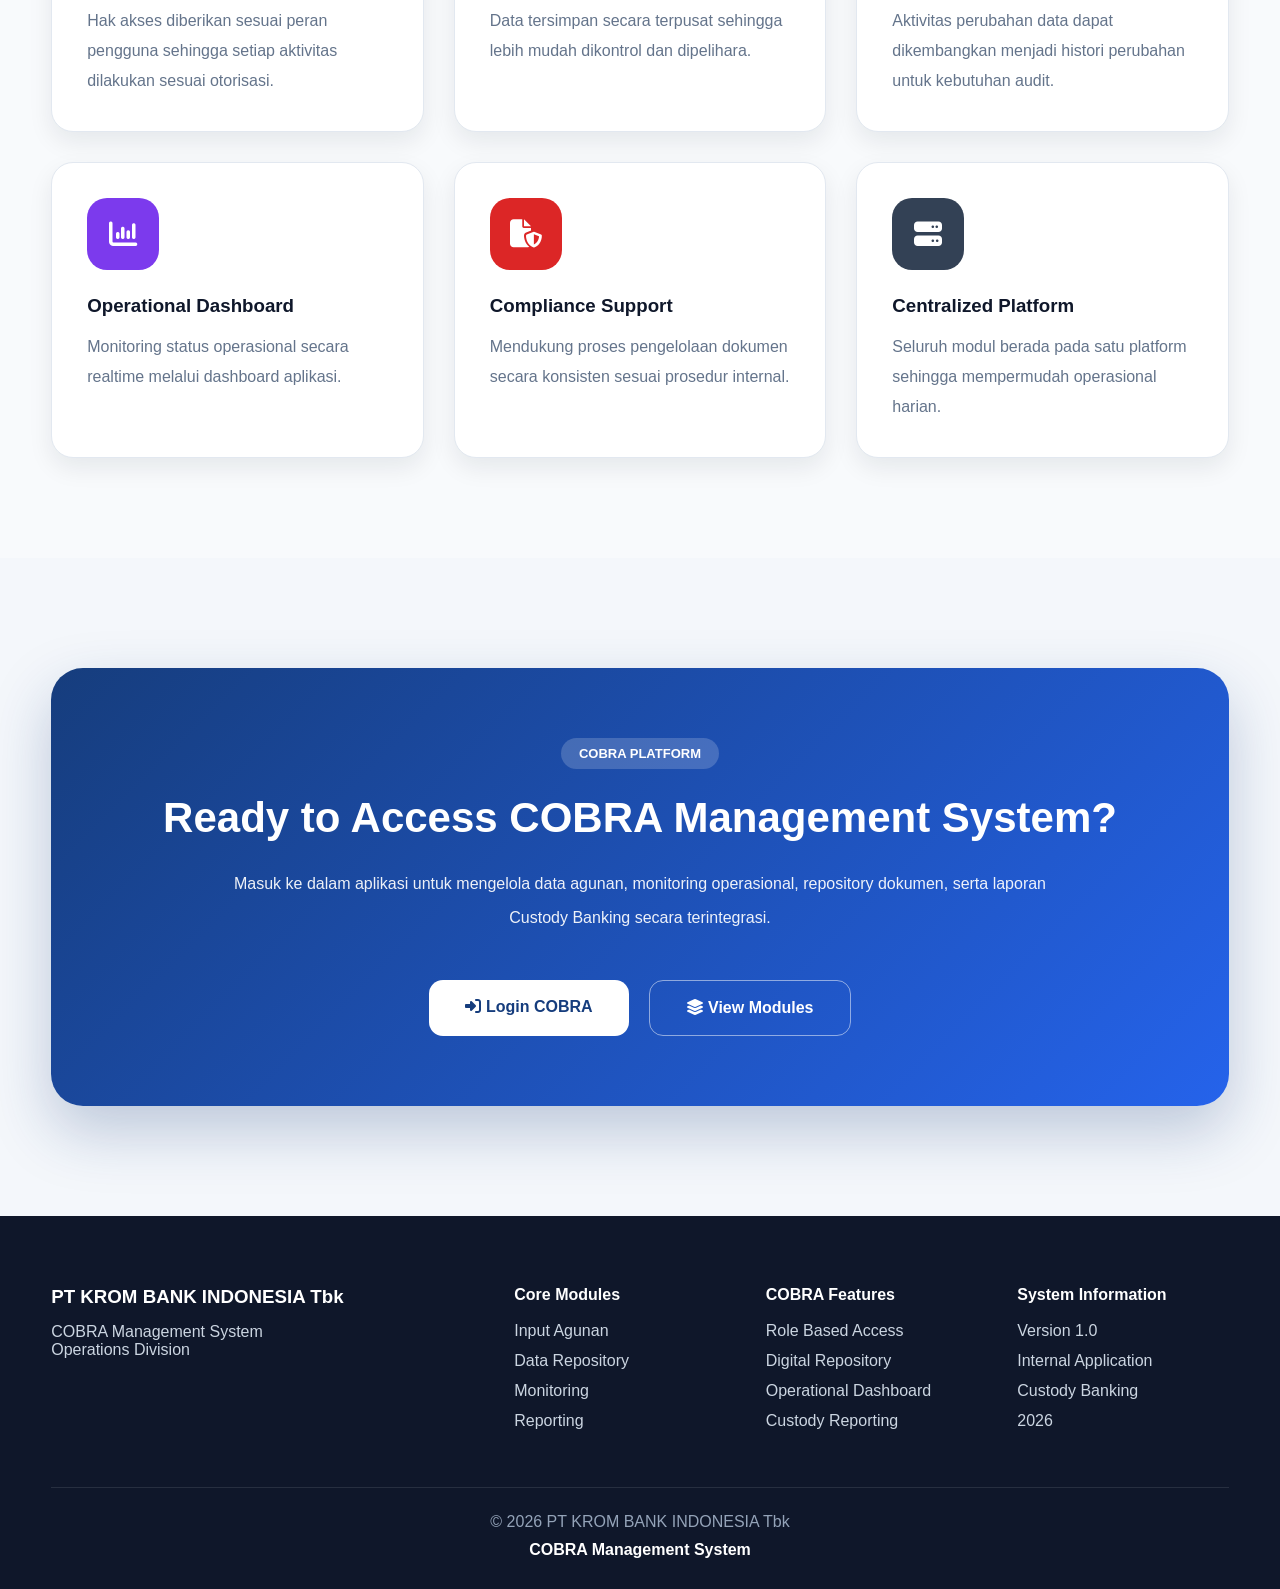
==== commit e20c096f: "index.html" ====
--- a/index.html
+++ b/index.html
@@ -125,6 +125,10 @@
             <!-- LEFT -->
 
             <div class="hero-left">
+
+                <div class="hero-brand-image">
+                    <img src="foto/cobra_1.png" alt="Dika">
+                </div>
 
                 <span class="hero-tag">
 
--- a/css/index.css
+++ b/css/index.css
@@ -1849,4 +1849,27 @@
                 line-height: 20px;
             }
 
-        }+        }
+
+        /* =========================================================
+   HERO BRAND IMAGE
+   ========================================================= */
+
+        .hero-brand-image {
+            width: 180px;
+            aspect-ratio: 4 / 3;
+            margin-bottom: 22px;
+            overflow: hidden;
+            border-radius: 14px;
+            border: 1px solid rgba(255, 255, 255, .18);
+            background: rgba(255, 255, 255, .08);
+            box-shadow:
+                0 12px 30px rgba(0, 0, 0, .14);
+        }
+
+        .hero-brand-image img {
+            width: 100%;
+            height: 100%;
+            display: block;
+            object-fit: cover;
+        }
